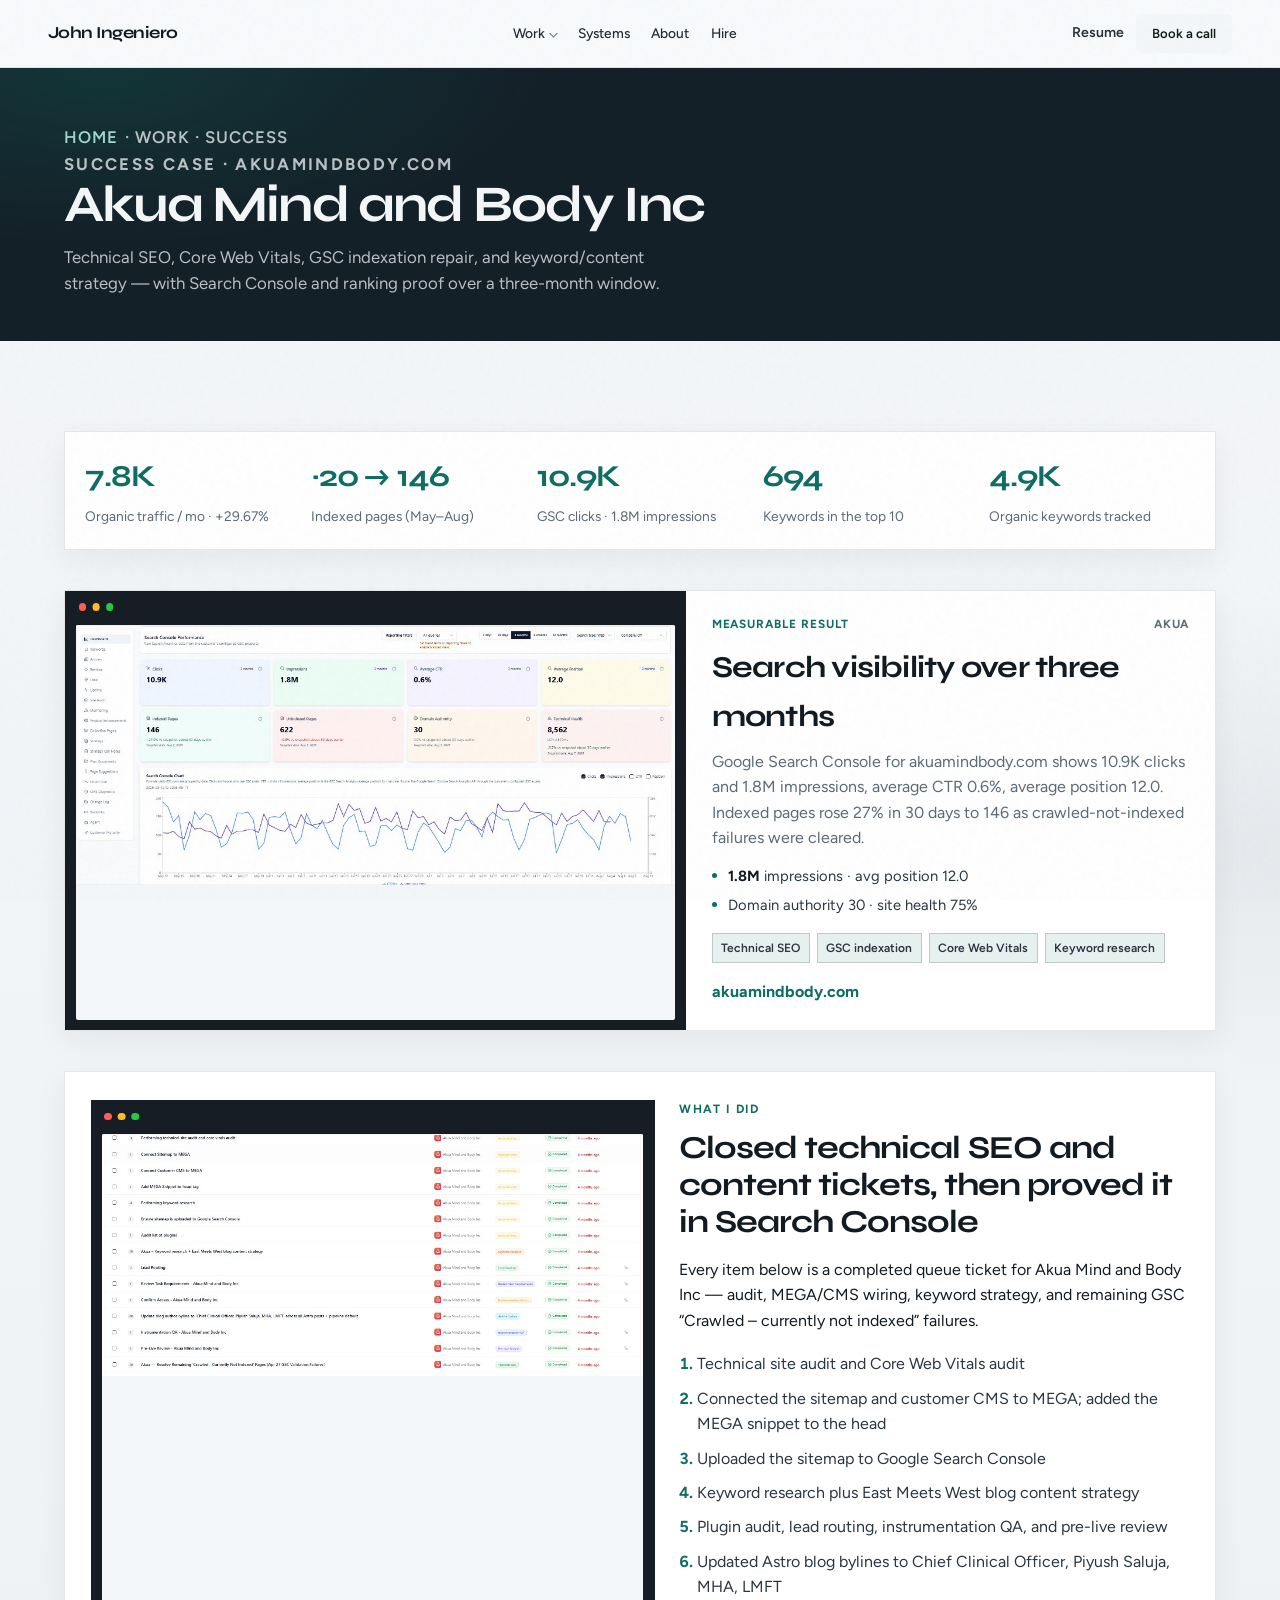
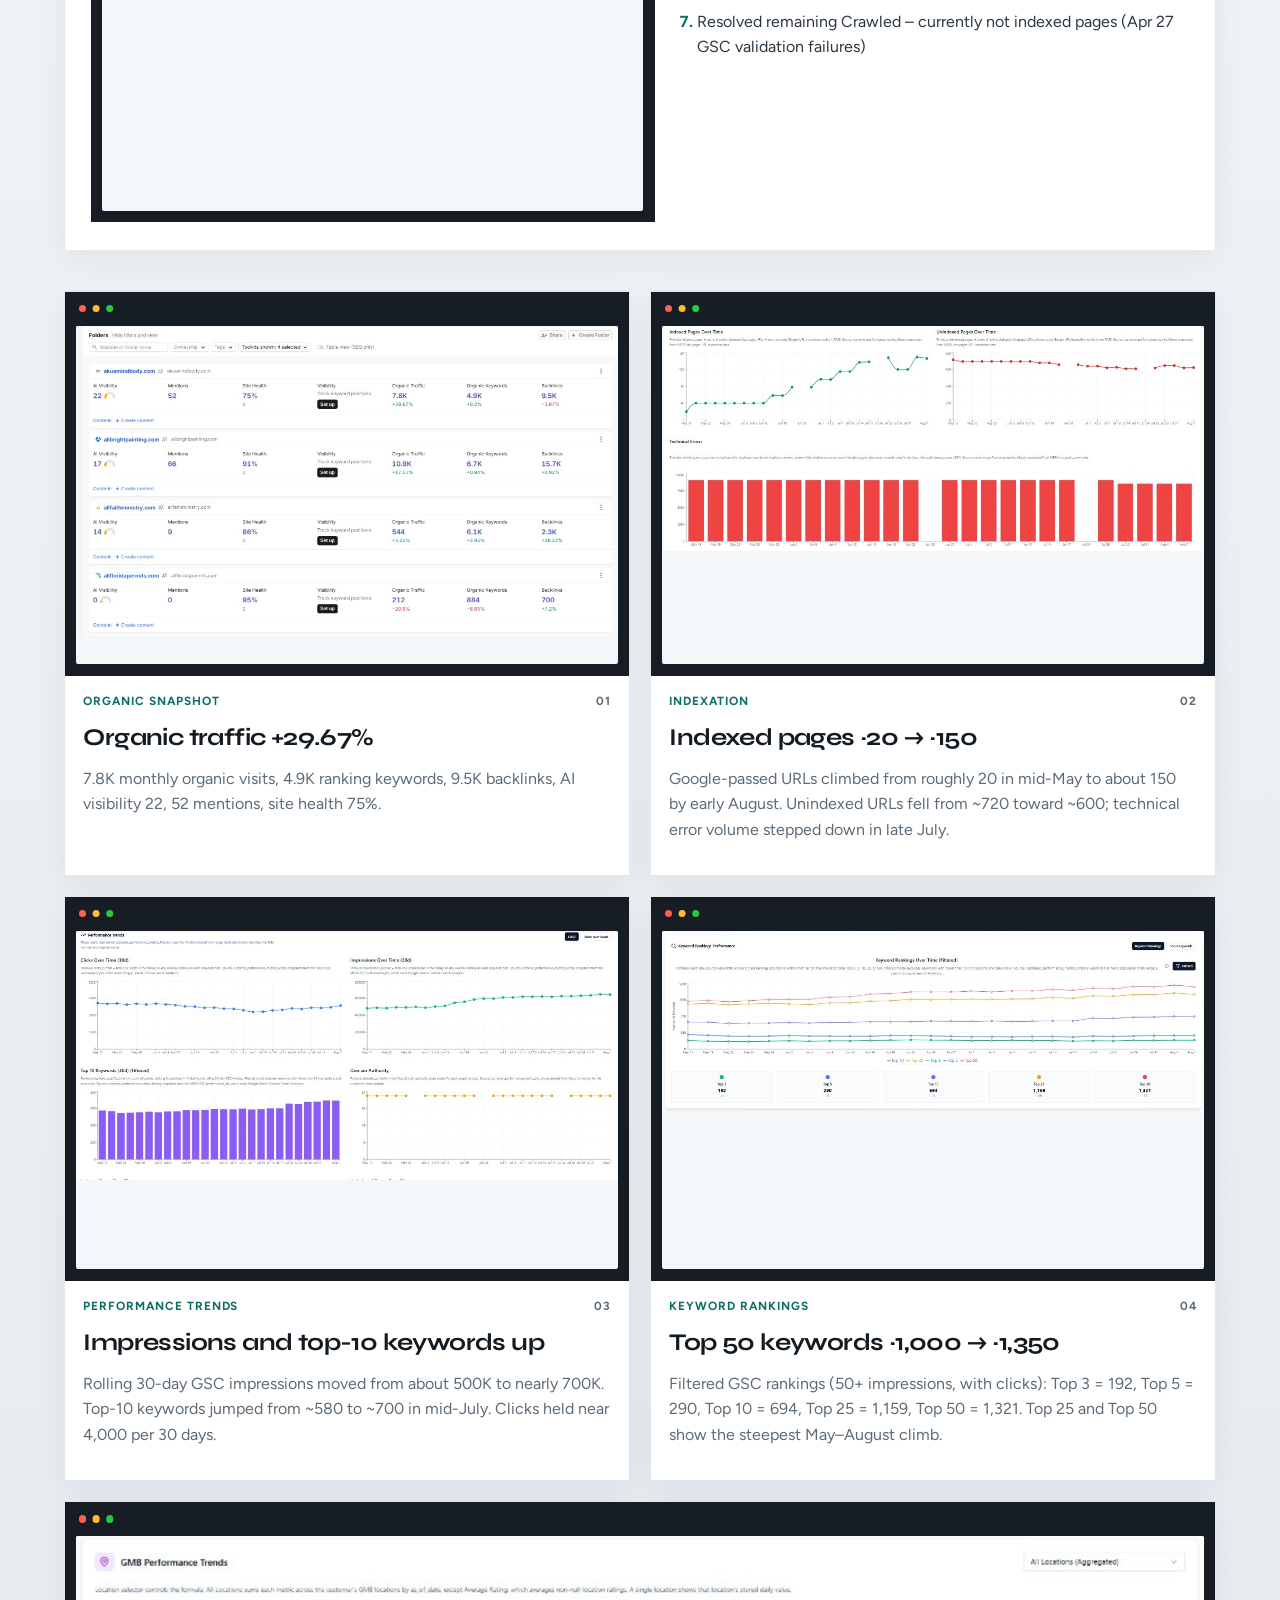
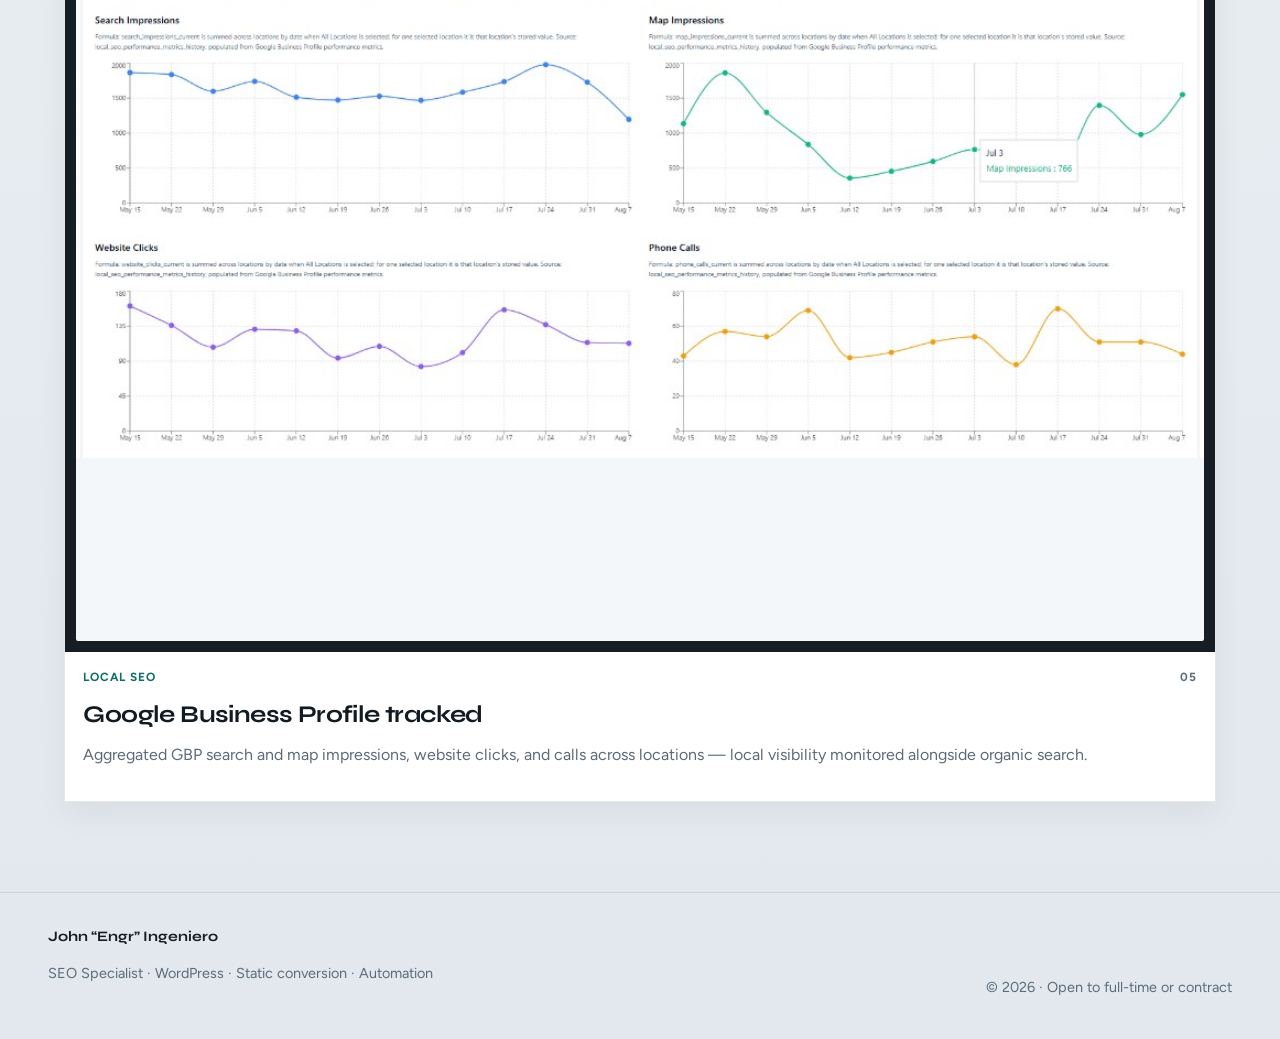
==== akua.html @ 284d2de3 "Add Akua Mind and Body as a measurable SEO success case. Shows completed tickets, GSC indexation gro" ====
<!DOCTYPE html>
<html lang="en">
<head>
  <meta charset="UTF-8" />
  <meta name="viewport" content="width=device-width, initial-scale=1" />
  <title>Akua Mind and Body Inc — SEO success — John Ingeniero</title>
  <meta name="description" content="Technical SEO, indexation repair, keyword research, and GSC cleanup for akuamindbody.com: organic traffic 7.8K/mo (+29.67%), indexed pages ~20 to 146." />
  <link rel="canonical" href="https://jingeniero06-cloud.github.io/jingeniero06-cloud/akua.html" />
  <link rel="preconnect" href="https://fonts.googleapis.com" />
  <link rel="preconnect" href="https://fonts.gstatic.com" crossorigin />
  <link href="https://fonts.googleapis.com/css2?family=Instrument+Serif:ital@0;1&family=Syne:wght@500;600;700;800&family=Figtree:wght@400;500;600;700&display=swap" rel="stylesheet" />
  <base href="./" />
  <link rel="stylesheet" href="styles.css?v=site5" />
</head>
<body class="inner-page">
  <div class="grain" aria-hidden="true"></div>
  <header class="site-header is-solid" data-header>
    <a class="logo" href="index.html">John Ingeniero</a>
    <nav class="nav" id="site-nav" data-nav aria-label="Primary">
      <div class="nav-group" data-subnav>
        <button type="button" class="nav-trigger" data-subnav-btn aria-expanded="false">Work</button>
        <div class="nav-dropdown">
          <a class="is-active" href="akua.html" aria-current="page">Akua Mind &amp; Body<small>7.8K traffic · indexed ~20→146</small></a>
          <a href="mega-inc.html">Mega Inc. fleet<small>598 production domains</small></a>
          <a href="queue.html">Technical queue<small>553 completed tickets</small></a>
          <a href="campaign-ops.html">Campaign ops<small>10DLC, SMS, handoff</small></a>
          <a href="work.html">Selected work<small>Audits, feeds, on-page SEO</small></a>
        </div>
      </div>
      <a href="index.html#systems">Systems</a>
      <a href="index.html#about">About</a>
      <a href="index.html#connect">Hire</a>
      <a class="nav-resume" href="assets/resume.pdf" target="_blank" rel="noopener noreferrer">Resume</a>
    </nav>
    <div class="header-actions">
      <a class="header-resume" href="assets/resume.pdf" target="_blank" rel="noopener noreferrer">Resume</a>
      <a class="btn btn-sm btn-primary" href="https://calendly.com/jingeniero-06/30min" target="_blank" rel="noopener noreferrer">Book a call</a>
      <button class="nav-toggle" type="button" data-nav-toggle aria-expanded="false" aria-controls="site-nav" aria-label="Open menu"><span></span><span></span></button>
    </div>
  </header>
  <header class="page-hero">
    <div class="page-hero-inner">
      <p class="crumb"><a href="index.html">Home</a> · Work · Success</p>
      <p class="eyebrow">Success case · akuamindbody.com</p>
      <h1>Akua Mind and Body Inc</h1>
      <p>Technical SEO, Core Web Vitals, GSC indexation repair, and keyword/content strategy — with Search Console and ranking proof over a three-month window.</p>
    </div>
  </header>
  <main>
    <section class="section work queue-ops">
      <ul class="mega-stats reveal" aria-label="Akua measurable results">
        <li><strong>7.8K</strong><span>Organic traffic / mo · +29.67%</span></li>
        <li><strong>~20 → 146</strong><span>Indexed pages (May–Aug)</span></li>
        <li><strong>10.9K</strong><span>GSC clicks · 1.8M impressions</span></li>
        <li><strong>694</strong><span>Keywords in the top 10</span></li>
        <li><strong>4.9K</strong><span>Organic keywords tracked</span></li>
      </ul>

      <div class="work-stack">
        <article class="work-item featured reveal">
          <div class="work-meta"><span class="work-label">Measurable result</span><span class="work-index">Akua</span></div>
          <figure class="work-media work-media-dash"><img src="assets/images/success/akua-search-console.png" alt="Search Console performance for Akua: 10.9K clicks, 1.8M impressions, 0.6% CTR, average position 12.0" width="1600" height="900" loading="eager" decoding="async" /></figure>
          <div class="work-body">
            <h3>Search visibility over three months</h3>
            <p>Google Search Console for akuamindbody.com shows 10.9K clicks and 1.8M impressions, average CTR 0.6%, average position 12.0. Indexed pages rose 27% in 30 days to 146 as crawled-not-indexed failures were cleared.</p>
            <ul class="metric-list">
              <li><span>1.8M</span> impressions · avg position 12.0</li>
              <li>Domain authority 30 · site health 75%</li>
            </ul>
            <ul class="skill-row"><li>Technical SEO</li><li>GSC indexation</li><li>Core Web Vitals</li><li>Keyword research</li></ul>
            <div class="work-links">
              <a href="https://akuamindbody.com" target="_blank" rel="noopener noreferrer">akuamindbody.com</a>
            </div>
          </div>
        </article>
      </div>

      <div class="success-did reveal">
        <div class="success-did-copy">
          <p class="eyebrow">What I did</p>
          <h2>Closed technical SEO and content tickets, then proved it in Search Console</h2>
          <p>Every item below is a completed queue ticket for Akua Mind and Body Inc — audit, MEGA/CMS wiring, keyword strategy, and remaining GSC “Crawled – currently not indexed” failures.</p>
          <ol class="did-list">
            <li>Technical site audit and Core Web Vitals audit</li>
            <li>Connected the sitemap and customer CMS to MEGA; added the MEGA snippet to the head</li>
            <li>Uploaded the sitemap to Google Search Console</li>
            <li>Keyword research plus East Meets West blog content strategy</li>
            <li>Plugin audit, lead routing, instrumentation QA, and pre-live review</li>
            <li>Updated Astro blog bylines to Chief Clinical Officer, Piyush Saluja, MHA, LMFT</li>
            <li>Resolved remaining Crawled – currently not indexed pages (Apr 27 GSC validation failures)</li>
          </ol>
        </div>
        <figure class="work-media work-media-dash">
          <img src="assets/images/success/akua-completed-tickets.png" alt="Completed technical SEO and content tickets for Akua Mind and Body Inc" width="1400" height="1600" loading="lazy" decoding="async" />
        </figure>
      </div>

      <div class="success-gallery">
        <article class="work-item reveal">
          <div class="work-meta"><span class="work-label">Organic snapshot</span><span class="work-index">01</span></div>
          <figure class="work-media work-media-dash"><img src="assets/images/success/akua-organic-dashboard.png" alt="Akua Mind and Body dashboard: 7.8K organic traffic plus 29.67 percent, 4.9K organic keywords, 75 percent site health" width="1600" height="700" loading="lazy" decoding="async" /></figure>
          <div class="work-body">
            <h3>Organic traffic +29.67%</h3>
            <p>7.8K monthly organic visits, 4.9K ranking keywords, 9.5K backlinks, AI visibility 22, 52 mentions, site health 75%.</p>
          </div>
        </article>
        <article class="work-item reveal">
          <div class="work-meta"><span class="work-label">Indexation</span><span class="work-index">02</span></div>
          <figure class="work-media work-media-dash"><img src="assets/images/success/akua-indexation.png" alt="Indexed pages climbing from about 20 in May to about 150 in August, with unindexed pages and technical errors trending down" width="1600" height="900" loading="lazy" decoding="async" /></figure>
          <div class="work-body">
            <h3>Indexed pages ~20 → ~150</h3>
            <p>Google-passed URLs climbed from roughly 20 in mid-May to about 150 by early August. Unindexed URLs fell from ~720 toward ~600; technical error volume stepped down in late July.</p>
          </div>
        </article>
        <article class="work-item reveal">
          <div class="work-meta"><span class="work-label">Performance trends</span><span class="work-index">03</span></div>
          <figure class="work-media work-media-dash"><img src="assets/images/success/akua-performance-trends.png" alt="Thirty-day impressions rising toward 700K, top 10 keywords rising toward 700, clicks stable near 4,000, domain authority 30" width="1600" height="900" loading="lazy" decoding="async" /></figure>
          <div class="work-body">
            <h3>Impressions and top-10 keywords up</h3>
            <p>Rolling 30-day GSC impressions moved from about 500K to nearly 700K. Top-10 keywords jumped from ~580 to ~700 in mid-July. Clicks held near 4,000 per 30 days.</p>
          </div>
        </article>
        <article class="work-item reveal">
          <div class="work-meta"><span class="work-label">Keyword rankings</span><span class="work-index">04</span></div>
          <figure class="work-media work-media-dash"><img src="assets/images/success/akua-keyword-rankings.png" alt="Filtered keyword rankings: Top 3 192, Top 5 290, Top 10 694, Top 25 1,159, Top 50 1,321" width="1600" height="900" loading="lazy" decoding="async" /></figure>
          <div class="work-body">
            <h3>Top 50 keywords ~1,000 → ~1,350</h3>
            <p>Filtered GSC rankings (50+ impressions, with clicks): Top 3 = 192, Top 5 = 290, Top 10 = 694, Top 25 = 1,159, Top 50 = 1,321. Top 25 and Top 50 show the steepest May–August climb.</p>
          </div>
        </article>
        <article class="work-item reveal">
          <div class="work-meta"><span class="work-label">Local SEO</span><span class="work-index">05</span></div>
          <figure class="work-media work-media-dash"><img src="assets/images/success/akua-gbp-performance.png" alt="Google Business Profile trends: search impressions, map impressions, website clicks, and phone calls across locations" width="1600" height="900" loading="lazy" decoding="async" /></figure>
          <div class="work-body">
            <h3>Google Business Profile tracked</h3>
            <p>Aggregated GBP search and map impressions, website clicks, and calls across locations — local visibility monitored alongside organic search.</p>
          </div>
        </article>
      </div>
    </section>
  </main>
  <footer class="site-footer">
    <div>
      <p class="footer-name">John “Engr” Ingeniero</p>
      <p>SEO Specialist · WordPress · Static conversion · Automation</p>
    </div>
    <p class="footer-note">© <span id="year"></span> · Open to full-time or contract</p>
  </footer>
  <script src="script.js?v=site5"></script>
</body>
</html>
---- styles.css ----
:root {
  --bg: #eef2f5;
  --bg-deep: #e2e8ee;
  --ink: #121a22;
  --ink-soft: #2a3642;
  --muted: #5c6b78;
  --accent: #0f6e63;
  --accent-strong: #14867a;
  --accent-wash: rgba(15, 110, 99, 0.1);
  --line: rgba(18, 26, 34, 0.1);
  --line-strong: rgba(18, 26, 34, 0.18);
  --hero-ink: #f4f7f9;
  --hero-muted: rgba(244, 247, 249, 0.82);
  --surface: #ffffff;
  --card: #ffffff;
  --font-display: "Syne", "Segoe UI", sans-serif;
  --font-serif: "Instrument Serif", Georgia, serif;
  --font-body: "Figtree", "Segoe UI", sans-serif;
  --ease: cubic-bezier(0.22, 1, 0.36, 1);
  --max: 72rem;
  --radius: 0.35rem;
  --shadow: 0 10px 30px rgba(18, 26, 34, 0.06);
}

*,
*::before,
*::after {
  box-sizing: border-box;
}

html {
  scroll-behavior: smooth;
  scroll-padding-top: 4.75rem;
}

body {
  margin: 0;
  min-height: 100vh;
  font-family: var(--font-body);
  font-weight: 400;
  color: var(--ink);
  background:
    radial-gradient(1200px 600px at 10% -10%, rgba(15, 110, 99, 0.08), transparent 55%),
    radial-gradient(900px 500px at 100% 20%, rgba(18, 26, 34, 0.05), transparent 50%),
    linear-gradient(180deg, #f5f7f9 0%, var(--bg) 40%, var(--bg-deep) 100%);
  line-height: 1.6;
  overflow-x: hidden;
}

.grain {
  position: fixed;
  inset: 0;
  pointer-events: none;
  z-index: 80;
  opacity: 0.04;
  mix-blend-mode: multiply;
  background-image: url("data:image/svg+xml,%3Csvg viewBox='0 0 200 200' xmlns='http://www.w3.org/2000/svg'%3E%3Cfilter id='n'%3E%3CfeTurbulence type='fractalNoise' baseFrequency='0.85' numOctaves='3' stitchTiles='stitch'/%3E%3C/filter%3E%3Crect width='100%25' height='100%25' filter='url(%23n)'/%3E%3C/svg%3E");
}

a {
  color: inherit;
  text-decoration: none;
}

img {
  max-width: 100%;
  height: auto;
  display: block;
}

.site-header {
  position: fixed;
  top: 0;
  left: 0;
  right: 0;
  z-index: 50;
  display: flex;
  align-items: center;
  justify-content: space-between;
  gap: 1rem;
  min-height: 4.25rem;
  padding: 0.8rem clamp(1.25rem, 4vw, 3rem);
  transition: background 0.35s var(--ease), border-color 0.35s var(--ease), backdrop-filter 0.35s var(--ease), color 0.35s var(--ease);
  border-bottom: 1px solid transparent;
  color: var(--hero-ink);
}

.site-header.is-solid {
  background: rgba(248, 250, 252, 0.92);
  backdrop-filter: blur(16px);
  border-bottom-color: var(--line);
  color: var(--ink);
}

.site-header.is-open {
  background: rgba(18, 26, 34, 0.94);
  color: var(--hero-ink);
}

.site-header.is-solid.is-open {
  background: rgba(248, 250, 252, 0.98);
  color: var(--ink);
}

.logo {
  font-family: var(--font-display);
  font-size: 1.05rem;
  font-weight: 700;
  letter-spacing: -0.03em;
  z-index: 2;
}

.header-actions {
  display: flex;
  align-items: center;
  gap: 0.75rem;
  z-index: 2;
}

.header-resume {
  display: none;
  font-size: 0.88rem;
  font-weight: 600;
  opacity: 0.9;
}

.header-resume:hover {
  color: var(--accent);
}

.nav-toggle {
  display: inline-flex;
  flex-direction: column;
  justify-content: center;
  gap: 0.28rem;
  width: 2.4rem;
  height: 2.4rem;
  padding: 0;
  border: 1px solid rgba(244, 247, 249, 0.28);
  background: transparent;
  cursor: pointer;
}

.site-header.is-solid .nav-toggle {
  border-color: var(--line-strong);
}

.nav-toggle span {
  display: block;
  width: 1rem;
  height: 1.5px;
  margin: 0 auto;
  background: currentColor;
  transition: transform 0.25s var(--ease);
}

.site-header.is-open .nav-toggle span:first-child {
  transform: translateY(0.19rem) rotate(45deg);
}

.site-header.is-open .nav-toggle span:last-child {
  transform: translateY(-0.19rem) rotate(-45deg);
}

.nav {
  display: none;
}

.nav a {
  position: relative;
  transition: opacity 0.2s ease;
}

.nav a:hover {
  opacity: 1;
}

.site-header:not(.is-solid) .nav a:hover,
.site-header:not(.is-solid) .header-resume:hover {
  color: #c8f0e8;
}

.site-header.is-solid .nav a:hover,
.site-header.is-solid .header-resume:hover {
  color: var(--accent);
}

.nav-resume {
  display: none;
}

.btn {
  display: inline-flex;
  align-items: center;
  justify-content: center;
  gap: 0.4rem;
  padding: 0.82rem 1.25rem;
  border-radius: var(--radius);
  font-family: var(--font-body);
  font-size: 0.92rem;
  font-weight: 600;
  border: 1px solid transparent;
  cursor: pointer;
  transition: background 0.25s ease, border-color 0.25s ease, color 0.25s ease, transform 0.3s var(--ease);
}

.btn:hover {
  transform: translateY(-2px);
}

.btn-sm {
  padding: 0.5rem 0.95rem;
  font-size: 0.82rem;
}

.btn-primary {
  background: var(--accent);
  color: #f7fffd;
}

.btn-primary:hover {
  background: var(--accent-strong);
}

.site-header:not(.is-solid) .btn-primary {
  background: #f4f7f9;
  color: #102018;
}

.site-header:not(.is-solid) .btn-primary:hover {
  background: #fff;
}

.btn-ghost {
  border-color: var(--line-strong);
  color: var(--ink);
  background: transparent;
}

.btn-ghost:hover {
  border-color: var(--accent);
  color: var(--accent);
}

.hero .btn-ghost {
  border-color: rgba(244, 247, 249, 0.35);
  color: var(--hero-ink);
}

.hero .btn-ghost:hover {
  border-color: #fff;
  color: #fff;
}

.hero {
  position: relative;
  min-height: 100vh;
  min-height: 100dvh;
  display: grid;
  align-items: center;
  overflow: hidden;
  color: var(--hero-ink);
}

.hero-media {
  position: absolute;
  inset: 0;
  z-index: 0;
}

.hero-bg {
  width: 100%;
  height: 100%;
  object-fit: cover;
  object-position: center;
  transform: scale(1.08);
  animation: heroZoom 18s var(--ease) forwards;
}

.hero-shade {
  position: absolute;
  inset: 0;
  background:
    linear-gradient(180deg, rgba(10, 16, 22, 0.55) 0%, rgba(10, 16, 22, 0.42) 42%, rgba(10, 16, 22, 0.88) 100%),
    linear-gradient(90deg, rgba(10, 16, 22, 0.72) 0%, rgba(10, 16, 22, 0.18) 62%);
}

.hero-content {
  position: relative;
  z-index: 1;
  width: min(100% - 2.5rem, var(--max));
  margin: 0 auto;
  padding: 7.5rem 0 8.5rem;
}

.hero-kicker {
  display: inline-flex;
  align-items: center;
  gap: 0.55rem;
  margin: 0 0 1rem;
  padding: 0.38rem 0.75rem;
  border: 1px solid rgba(159, 216, 207, 0.38);
  background: rgba(15, 110, 99, 0.22);
  font-size: 0.72rem;
  font-weight: 700;
  letter-spacing: 0.12em;
  text-transform: uppercase;
  color: #c8f0e8;
  opacity: 0;
  animation: rise 0.9s var(--ease) 0.1s forwards;
}

.hero-kicker::before {
  content: "";
  width: 0.45rem;
  height: 0.45rem;
  border-radius: 50%;
  background: #5ee0c5;
}

.hero-role {
  margin: 0 0 0.65rem;
  font-size: 0.92rem;
  font-weight: 600;
  letter-spacing: 0.04em;
  text-transform: uppercase;
  color: #9fd8cf;
  opacity: 0;
  animation: rise 1s var(--ease) 0.16s forwards;
}

.hero-brand {
  margin: 0 0 0.85rem;
  font-family: var(--font-display);
  font-size: clamp(2.4rem, 6.4vw, 4.4rem);
  font-weight: 800;
  line-height: 0.96;
  letter-spacing: -0.04em;
  max-width: 14ch;
  opacity: 0;
  animation: rise 1s var(--ease) 0.22s forwards;
}

.hero-title {
  margin: 0 0 0.9rem;
  max-width: 34rem;
  font-family: var(--font-serif);
  font-size: clamp(1.25rem, 2.4vw, 1.7rem);
  font-weight: 400;
  line-height: 1.35;
  color: var(--hero-muted);
  opacity: 0;
  animation: rise 1s var(--ease) 0.34s forwards;
}

.hero-lede {
  margin: 0 0 1.2rem;
  max-width: 36rem;
  color: rgba(244, 247, 249, 0.74);
  font-size: 1.02rem;
  opacity: 0;
  animation: rise 1s var(--ease) 0.46s forwards;
}

.hero-chips {
  display: flex;
  flex-wrap: wrap;
  gap: 0.5rem;
  margin: 0 0 1.5rem;
  padding: 0;
  list-style: none;
  opacity: 0;
  animation: rise 1s var(--ease) 0.52s forwards;
}

.hero-chips li {
  padding: 0.32rem 0.65rem;
  border: 1px solid rgba(244, 247, 249, 0.22);
  background: rgba(244, 247, 249, 0.08);
  font-size: 0.78rem;
  font-weight: 600;
  letter-spacing: 0.02em;
  color: rgba(244, 247, 249, 0.88);
}

.hero-actions {
  display: flex;
  flex-wrap: wrap;
  gap: 0.75rem;
  opacity: 0;
  animation: rise 1s var(--ease) 0.58s forwards;
}

.hero-scroll {
  position: absolute;
  z-index: 2;
  left: clamp(1.25rem, 4vw, 3rem);
  bottom: 1.5rem;
  display: inline-flex;
  align-items: center;
  gap: 0.65rem;
  font-size: 0.72rem;
  letter-spacing: 0.14em;
  text-transform: uppercase;
  color: rgba(244, 247, 249, 0.7);
  opacity: 0;
  animation: rise 1s var(--ease) 0.9s forwards;
}

.hero-scroll::before {
  content: "";
  width: 1px;
  height: 2.4rem;
  background: linear-gradient(180deg, transparent, rgba(244, 247, 249, 0.8));
  animation: scrollPulse 1.8s ease-in-out infinite;
}

@keyframes heroZoom {
  from { transform: scale(1.08); }
  to { transform: scale(1); }
}

@keyframes rise {
  from {
    opacity: 0;
    transform: translateY(22px);
  }
  to {
    opacity: 1;
    transform: translateY(0);
  }
}

@keyframes scrollPulse {
  0%, 100% { transform: scaleY(0.65); opacity: 0.45; }
  50% { transform: scaleY(1); opacity: 1; }
}

.proof {
  padding: 0 clamp(1.25rem, 4vw, 3rem);
  margin-top: -1.5rem;
  position: relative;
  z-index: 2;
}

.proof-row {
  list-style: none;
  margin: 0 auto;
  padding: 1.15rem 1.25rem;
  max-width: var(--max);
  display: grid;
  grid-template-columns: repeat(2, minmax(0, 1fr));
  gap: 1rem 1.25rem;
  background: var(--card);
  border: 1px solid var(--line);
  box-shadow: var(--shadow);
}

.proof-row li {
  padding-right: 0.5rem;
}

.proof-row li + li {
  border-left: 0;
}

.proof-row strong {
  display: block;
  font-family: var(--font-display);
  font-size: clamp(1.2rem, 2.4vw, 1.55rem);
  font-weight: 700;
  letter-spacing: -0.03em;
  color: var(--accent);
  margin-bottom: 0.2rem;
}

.proof-row span {
  font-size: 0.86rem;
  color: var(--muted);
  line-height: 1.35;
}

.section {
  padding: clamp(4.5rem, 10vh, 7rem) clamp(1.25rem, 4vw, 3rem);
  max-width: calc(var(--max) + 6rem);
  margin: 0 auto;
}

.section-head {
  max-width: 38rem;
  margin-bottom: clamp(2rem, 4vw, 3rem);
}

.section-head-wide {
  max-width: 44rem;
}

.eyebrow {
  margin: 0 0 0.7rem;
  font-size: 0.75rem;
  font-weight: 700;
  letter-spacing: 0.14em;
  text-transform: uppercase;
  color: var(--accent);
}

.section-head h2,
.about-copy h2,
.connect-panel h2 {
  margin: 0 0 0.85rem;
  font-family: var(--font-display);
  font-size: clamp(1.85rem, 4vw, 2.7rem);
  font-weight: 700;
  letter-spacing: -0.035em;
  line-height: 1.08;
  color: var(--ink);
}

.section-head p,
.about-copy > p,
.connect-panel > p {
  margin: 0;
  color: var(--muted);
  font-size: 1.05rem;
}

.systems-layout {
  display: grid;
  gap: 2rem;
}

.systems-visual {
  margin: 0;
  overflow: hidden;
  border-radius: var(--radius);
  border: 1px solid var(--line);
}

.systems-visual img {
  width: 100%;
  aspect-ratio: 16 / 9;
  object-fit: cover;
  transition: transform 1.2s var(--ease);
}

.systems-visual:hover img {
  transform: scale(1.04);
}

.systems-list {
  display: grid;
  gap: 0.75rem;
  align-content: start;
}

.system-item {
  padding: 1.1rem 1.15rem;
  border: 1px solid var(--line);
  background: var(--card);
}

.system-item .num {
  display: block;
  margin-bottom: 0.45rem;
  font-family: var(--font-display);
  font-size: 0.8rem;
  font-weight: 700;
  letter-spacing: 0.08em;
  color: var(--accent);
}

.system-item h3 {
  margin: 0 0 0.45rem;
  font-family: var(--font-display);
  font-size: 1.25rem;
  letter-spacing: -0.02em;
}

.system-item p {
  margin: 0;
  color: var(--muted);
}

.work-stack {
  display: grid;
  gap: 1.5rem;
}

.work-item {
  display: flex;
  flex-direction: column;
  height: 100%;
  background: var(--card);
  border: 1px solid var(--line);
  box-shadow: var(--shadow);
  overflow: hidden;
}

.work-item.featured {
  display: grid;
  gap: 0;
  grid-template-areas:
    "media"
    "meta"
    "body";
}

.work-item.featured .work-media {
  order: 0;
  grid-area: media;
}

.work-item.featured .work-meta {
  grid-area: meta;
}

.work-item.featured .work-body {
  grid-area: body;
}

.work-media {
  order: -1;
  margin: 0;
  overflow: hidden;
  background: #d7dee5;
  border-bottom: 1px solid var(--line);
}

.work-media img {
  width: 100%;
  aspect-ratio: 16 / 10;
  object-fit: cover;
  object-position: center 42%;
  transition: transform 0.9s var(--ease);
}

.work-item:hover .work-media img {
  transform: scale(1.03);
}

.work-media-ui img {
  object-fit: cover;
  object-position: top center;
}

.work-media-doc img {
  object-fit: contain;
  object-position: top center;
  background: #fff;
  aspect-ratio: 4 / 3;
}

.work-media-dash img {
  object-fit: contain;
  object-position: top center;
  background: #f4f7f9;
  aspect-ratio: 16 / 10;
}

.success-did {
  display: grid;
  gap: 1.5rem;
  margin: 2.5rem 0;
  padding: 1.5rem 1.25rem 1.35rem;
  background: var(--card);
  border: 1px solid var(--line);
  box-shadow: var(--shadow);
}

.success-did h2 {
  margin: 0 0 0.7rem;
  font-family: var(--font-display);
  font-size: clamp(1.45rem, 3vw, 2rem);
  letter-spacing: -0.03em;
  line-height: 1.15;
}

.success-did > .work-media {
  border: 1px solid var(--line);
}

.did-list {
  margin: 1.1rem 0 0;
  padding: 0 0 0 1.15rem;
  color: var(--ink-soft);
}

.did-list li {
  margin: 0 0 0.55rem;
}

.did-list li::marker {
  color: var(--accent);
  font-weight: 700;
}

.success-gallery {
  display: grid;
  gap: 1.25rem;
}

.success-gallery .work-item {
  margin: 0;
}

.ops-mix {
  margin-top: 2rem;
  padding: 1.5rem 1.25rem;
  background: var(--card);
  border: 1px solid var(--line);
  box-shadow: var(--shadow);
}

.ops-mix h3 {
  margin: 0 0 0.45rem;
  font-family: var(--font-display);
  font-size: clamp(1.25rem, 2.4vw, 1.55rem);
  letter-spacing: -0.025em;
}

.ops-mix > div:first-child p:last-child {
  margin: 0 0 1.15rem;
  color: var(--muted);
}

.ops-mix-grid {
  display: grid;
  gap: 0.85rem;
}

.ops-mix-card {
  margin: 0;
  overflow: hidden;
  border: 1px solid var(--line);
  background: #fff;
}

.ops-mix-card img {
  width: 100%;
  aspect-ratio: 16 / 11;
  object-fit: cover;
  object-position: top center;
}

.ops-mix-chips {
  margin: 1rem 0 0;
}

.work-meta {
  display: flex;
  justify-content: space-between;
  align-items: center;
  margin: 0;
  padding: 1rem 1.15rem 0;
  font-size: 0.74rem;
  font-weight: 700;
  letter-spacing: 0.08em;
  text-transform: uppercase;
  color: var(--muted);
}

.work-label {
  color: var(--accent);
}

.work-body {
  display: flex;
  flex-direction: column;
  flex: 1;
  padding: 0.55rem 1.15rem 1.2rem;
}

.work-body h3 {
  margin: 0 0 0.5rem;
  font-family: var(--font-display);
  font-size: clamp(1.2rem, 2.2vw, 1.5rem);
  letter-spacing: -0.025em;
  color: var(--ink);
}

.work-item.featured .work-body h3 {
  font-size: clamp(1.45rem, 2.6vw, 1.9rem);
}

.work-body > p {
  margin: 0 0 0.85rem;
  color: var(--muted);
}

.metric-list {
  margin: 0 0 1rem;
  padding: 0;
  list-style: none;
  display: grid;
  gap: 0.35rem;
}

.metric-list li {
  position: relative;
  padding-left: 1rem;
  color: var(--ink-soft);
  font-size: 0.92rem;
}

.metric-list li::before {
  content: "";
  position: absolute;
  left: 0;
  top: 0.55em;
  width: 0.35rem;
  height: 0.35rem;
  border-radius: 50%;
  background: var(--accent);
}

.metric-list span {
  font-weight: 700;
  color: var(--ink);
}

.work-thumbs {
  display: grid;
  grid-template-columns: 1fr 1fr;
  gap: 0.65rem;
  margin-bottom: 1rem;
}

.work-thumbs img {
  width: 100%;
  aspect-ratio: 16 / 10;
  object-fit: cover;
  border: 1px solid var(--line);
}

.skill-row {
  display: flex;
  flex-wrap: wrap;
  gap: 0.4rem;
  margin: auto 0 1rem;
  padding: 0;
  list-style: none;
}

.skill-row li {
  padding: 0.28rem 0.55rem;
  border: 1px solid var(--line-strong);
  background: var(--accent-wash);
  color: var(--ink-soft);
  font-size: 0.75rem;
  font-weight: 600;
}

.work-links {
  display: flex;
  flex-wrap: wrap;
  gap: 1rem;
  margin-top: auto;
}

.work-links a {
  font-weight: 700;
  color: var(--accent);
  border-bottom: 1px solid transparent;
  transition: border-color 0.2s ease;
}

.work-links a:hover {
  border-bottom-color: var(--accent);
}

.work-grid {
  display: grid;
  gap: 1.25rem;
}

.about-layout {
  display: grid;
  gap: 2rem;
  align-items: start;
}

.about-portrait {
  margin: 0;
  overflow: hidden;
  border: 1px solid var(--line);
  background: #d5dce3;
  box-shadow: var(--shadow);
}

.about-portrait img {
  width: 100%;
  max-height: min(70vh, 34rem);
  aspect-ratio: 4 / 5;
  object-fit: cover;
  object-position: 50% 18%;
  transform: scale(1.06);
}

.about-copy {
  display: grid;
  gap: 1rem;
}

.about-copy > p + p {
  margin-top: 0.25rem;
}

.about-side-visual {
  margin: 0.5rem 0 0;
  overflow: hidden;
  border: 1px solid var(--line);
}

.about-side-visual img {
  width: 100%;
  aspect-ratio: 16 / 10;
  object-fit: cover;
  transition: transform 1.1s var(--ease);
}

.about-side-visual:hover img {
  transform: scale(1.04);
}

.about-actions {
  display: flex;
  flex-wrap: wrap;
  gap: 0.75rem;
  margin-top: 0.5rem;
}

.connect-panel {
  max-width: none;
  padding: clamp(2rem, 5vw, 3rem);
  border: 1px solid rgba(244, 247, 249, 0.08);
  background: #142028;
  color: var(--hero-ink);
  box-shadow: var(--shadow);
}

.connect-panel .eyebrow {
  color: #9fd8cf;
}

.connect-panel h2 {
  color: var(--hero-ink);
  max-width: 22ch;
}

.connect-panel > p {
  max-width: 40rem;
  color: rgba(244, 247, 249, 0.74);
}

.connect-points {
  margin: 1.25rem 0 1.75rem;
  padding: 0;
  list-style: none;
  display: grid;
  gap: 0.55rem;
  color: rgba(244, 247, 249, 0.86);
}

.connect-points li {
  padding-left: 1rem;
  position: relative;
}

.connect-points li::before {
  content: "";
  position: absolute;
  left: 0;
  top: 0.55em;
  width: 0.35rem;
  height: 0.35rem;
  background: #5ee0c5;
}

.connect-panel .btn-ghost {
  border-color: rgba(244, 247, 249, 0.28);
  color: var(--hero-ink);
}

.connect-panel .btn-ghost:hover {
  border-color: #fff;
  color: #fff;
}

.site-footer {
  display: flex;
  flex-direction: column;
  gap: 0.75rem;
  padding: 2rem clamp(1.25rem, 4vw, 3rem) 2.5rem;
  border-top: 1px solid var(--line);
  color: var(--muted);
  font-size: 0.9rem;
}

.footer-name {
  margin: 0 0 0.2rem;
  font-family: var(--font-display);
  font-weight: 700;
  color: var(--ink);
}

.footer-note {
  margin: 0;
}

.reveal {
  transform: translateY(16px);
  transition: transform 0.7s var(--ease);
}

.reveal.is-visible {
  transform: translateY(0);
}

@media (prefers-reduced-motion: reduce) {
  .hero-bg,
  .hero-kicker,
  .hero-role,
  .hero-brand,
  .hero-title,
  .hero-lede,
  .hero-chips,
  .hero-actions,
  .hero-scroll,
  .reveal {
    animation: none !important;
    opacity: 1 !important;
    transform: none !important;
    transition: none !important;
  }

  .hero-scroll::before {
    animation: none;
  }
}

@media (max-width: 719px) {
  .site-header.is-open .nav {
    display: flex;
    flex-direction: column;
    position: absolute;
    inset: 0 0 auto 0;
    padding: 4.6rem 1.25rem 1.5rem;
    gap: 1rem;
    background: inherit;
    border-bottom: 1px solid var(--line);
    font-size: 1.05rem;
    font-weight: 600;
  }

  .site-header.is-open .nav-resume {
    display: inline-flex;
    color: var(--accent);
  }
}

@media (min-width: 720px) {
  .nav-toggle {
    display: none;
  }

  .header-resume {
    display: inline-flex;
  }

  .nav {
    display: flex;
    gap: 1.35rem;
    font-size: 0.86rem;
    font-weight: 500;
    opacity: 0.92;
  }

  .proof-row {
    grid-template-columns: repeat(2, minmax(0, 1fr));
    padding: 1.35rem 1.5rem;
  }

  .work-grid {
    grid-template-columns: repeat(2, minmax(0, 1fr));
    gap: 1.25rem;
  }

  .connect-points {
    grid-template-columns: 1fr;
    gap: 0.55rem;
  }

  .connect-points li {
    padding-left: 1rem;
  }

  .connect-points li::before {
    display: block;
  }

  .site-footer {
    flex-direction: row;
    justify-content: space-between;
    align-items: end;
  }
}

@media (min-width: 960px) {
  .systems-layout {
    grid-template-columns: 1.15fr 0.85fr;
    gap: 2.5rem;
    align-items: stretch;
  }

  .work-item.featured {
    grid-template-columns: 1.08fr 0.92fr;
    grid-template-areas:
      "media meta"
      "media body";
    align-items: stretch;
  }

  .work-item.featured .work-media {
    order: 0;
    grid-area: media;
    border-bottom: 0;
    border-right: 1px solid var(--line);
  }

  .work-item.featured .work-media img {
    height: 100%;
    aspect-ratio: auto;
    min-height: 22rem;
  }

  .work-item.featured .work-media-dash img {
    object-fit: contain;
    background: #f4f7f9;
  }

  .work-item.featured .work-meta {
    grid-area: meta;
    padding: 1.5rem 1.6rem 0;
  }

  .work-item.featured .work-body {
    grid-area: body;
    padding: 0.6rem 1.6rem 1.5rem;
    justify-content: center;
  }

  .about-layout {
    grid-template-columns: 0.9fr 1.1fr;
    gap: 3rem;
  }

  .proof-row {
    grid-template-columns: repeat(5, minmax(0, 1fr));
  }

  .proof-row li + li {
    padding-left: 1.1rem;
    border-left: 1px solid var(--line);
  }

  .ops-mix-grid {
    grid-template-columns: 1fr 1fr;
  }
}

/* Mega Inc. fleet case study */
.sr-only {
  position: absolute;
  width: 1px;
  height: 1px;
  padding: 0;
  margin: -1px;
  overflow: hidden;
  clip: rect(0, 0, 0, 0);
  white-space: nowrap;
  border: 0;
}

.mega-stats {
  list-style: none;
  margin: 0 0 2.5rem;
  padding: 1.25rem 1.25rem;
  display: grid;
  grid-template-columns: repeat(2, minmax(0, 1fr));
  gap: 1rem 1.25rem;
  background: var(--card);
  border: 1px solid var(--line);
  box-shadow: var(--shadow);
}

.mega-stats strong {
  display: block;
  font-family: var(--font-display);
  font-size: clamp(1.4rem, 3vw, 1.9rem);
  letter-spacing: -0.03em;
  color: var(--accent);
  margin-bottom: 0.15rem;
}

.mega-stats span {
  font-size: 0.86rem;
  color: var(--muted);
}

.mega-featured {
  display: grid;
  gap: 1.5rem;
  margin-bottom: 2.75rem;
}

.mega-featured-copy h3 {
  margin: 0 0 0.6rem;
  font-family: var(--font-display);
  font-size: clamp(1.35rem, 2.6vw, 1.7rem);
  letter-spacing: -0.025em;
}

.mega-featured-copy p:last-child {
  margin: 0;
  color: var(--muted);
}

.mega-featured-list {
  list-style: none;
  margin: 0;
  padding: 0;
  display: grid;
  gap: 0.65rem;
}

.mega-featured-list li {
  display: grid;
  gap: 0.15rem;
  padding: 0.8rem 0.9rem;
  background: var(--card);
  border: 1px solid var(--line);
}

.mega-featured-list a {
  font-weight: 600;
  color: var(--ink);
  word-break: break-word;
}

.mega-featured-list a:hover {
  color: var(--accent);
}

.mega-featured-list span {
  font-size: 0.82rem;
  color: var(--muted);
}

.mega-directory {
  padding-top: 0.5rem;
}

.mega-directory-head {
  display: grid;
  gap: 1.25rem;
  margin-bottom: 1.25rem;
}

.mega-directory-head h3 {
  margin: 0 0 0.4rem;
  font-family: var(--font-display);
  font-size: clamp(1.3rem, 2.5vw, 1.65rem);
  letter-spacing: -0.025em;
}

.mega-directory-count {
  margin: 0;
  color: var(--muted);
  font-size: 0.95rem;
}

.mega-filters {
  display: grid;
  gap: 0.65rem;
}

.mega-filters input,
.mega-filters select {
  width: 100%;
  padding: 0.72rem 0.85rem;
  border: 1px solid var(--line-strong);
  border-radius: var(--radius);
  background: rgba(255, 255, 255, 0.85);
  color: var(--ink);
  font-family: var(--font-body);
  font-size: 0.92rem;
}

.mega-filters input:focus,
.mega-filters select:focus {
  outline: 2px solid rgba(15, 110, 99, 0.35);
  outline-offset: 1px;
}

.mega-table-wrap {
  overflow: auto;
  max-height: min(34rem, 70vh);
  border: 1px solid var(--line);
  background: var(--card);
  box-shadow: var(--shadow);
}

.mega-table {
  width: 100%;
  border-collapse: collapse;
  font-size: 0.88rem;
}

.mega-table th,
.mega-table td {
  padding: 0.7rem 0.85rem;
  text-align: left;
  border-bottom: 1px solid var(--line);
  vertical-align: top;
}

.mega-table th {
  position: sticky;
  top: 0;
  background: #e8eef2;
  font-size: 0.72rem;
  letter-spacing: 0.08em;
  text-transform: uppercase;
  color: var(--muted);
  z-index: 1;
}

.mega-table a {
  font-weight: 600;
  color: var(--accent);
}

.mega-table a:hover {
  text-decoration: underline;
}

.mega-table .domain {
  word-break: break-all;
  color: var(--ink-soft);
}

.mega-badge {
  display: inline-block;
  padding: 0.15rem 0.45rem;
  border: 1px solid var(--line-strong);
  font-size: 0.75rem;
  font-weight: 600;
  color: var(--ink-soft);
  white-space: nowrap;
}

.mega-badge.is-static {
  border-color: rgba(15, 110, 99, 0.35);
  color: var(--accent);
  background: var(--accent-wash);
}

@media (min-width: 720px) {
  .mega-stats {
    grid-template-columns: repeat(5, minmax(0, 1fr));
  }

  .mega-featured-list {
    grid-template-columns: repeat(2, minmax(0, 1fr));
    gap: 0.65rem;
  }

  .mega-filters {
    grid-template-columns: 1.4fr 0.8fr 0.8fr;
    align-items: end;
  }
}

@media (min-width: 960px) {
  .mega-featured {
    grid-template-columns: 0.85fr 1.15fr;
    gap: 2.5rem;
    align-items: start;
  }

  .mega-directory-head {
    grid-template-columns: 1fr auto;
    align-items: end;
  }
}

/* Dropdown nav */
.nav-group {
  position: relative;
}

.nav-trigger {
  display: inline-flex;
  align-items: center;
  gap: 0.35rem;
  padding: 0;
  border: 0;
  background: none;
  color: inherit;
  font: inherit;
  font-weight: inherit;
  cursor: pointer;
}

.nav-trigger::after {
  content: "";
  width: 0.35rem;
  height: 0.35rem;
  border-right: 1.5px solid currentColor;
  border-bottom: 1.5px solid currentColor;
  transform: rotate(45deg) translateY(-1px);
  opacity: 0.7;
}

.nav-dropdown {
  display: none;
}

.nav-dropdown a {
  display: block;
  padding: 0.7rem 0.85rem;
  color: var(--ink);
  font-weight: 600;
  border-radius: 0.2rem;
}

.nav-dropdown a:hover,
.nav-dropdown a.is-active {
  background: var(--accent-wash);
  color: var(--accent);
}

.nav-dropdown small {
  display: block;
  margin-top: 0.15rem;
  font-size: 0.75rem;
  font-weight: 500;
  color: var(--muted);
}

.inner-page {
  padding-top: 4.25rem;
}

.inner-page .site-header {
  background: rgba(248, 250, 252, 0.94);
  backdrop-filter: blur(16px);
  border-bottom-color: var(--line);
  color: var(--ink);
}

.page-hero {
  padding: 3.5rem clamp(1.25rem, 4vw, 3rem) 2.75rem;
  background:
    radial-gradient(800px 320px at 8% 0%, rgba(15, 110, 99, 0.28), transparent 55%),
    #142028;
  color: var(--hero-ink);
}

.page-hero-inner {
  width: min(100%, var(--max));
  margin: 0 auto;
}

.crumb {
  display: flex;
  flex-wrap: wrap;
  gap: 0.45rem;
  margin: 0 0 1rem;
  font-size: 0.8rem;
  font-weight: 600;
  letter-spacing: 0.06em;
  text-transform: uppercase;
  color: rgba(244, 247, 249, 0.62);
}

.crumb a {
  color: #9fd8cf;
}

.page-hero h1 {
  margin: 0 0 0.75rem;
  font-family: var(--font-display);
  font-size: clamp(2rem, 4.5vw, 3.2rem);
  letter-spacing: -0.035em;
  line-height: 1.05;
}

.page-hero p {
  margin: 0;
  max-width: 40rem;
  color: rgba(244, 247, 249, 0.74);
  font-size: 1.05rem;
}

/* Browser chrome around screenshots */
.work-media,
.ops-mix-card,
.shot {
  position: relative;
  background: #161d24;
  padding: 2.05rem 0.65rem 0.65rem;
  border: 1px solid rgba(18, 26, 34, 0.35);
}

.work-media::before,
.ops-mix-card::before,
.shot::before {
  content: "";
  position: absolute;
  top: 0.72rem;
  left: 0.8rem;
  width: 0.48rem;
  height: 0.48rem;
  border-radius: 50%;
  background: #ff5f57;
  box-shadow: 0.85rem 0 0 #febc2e, 1.7rem 0 0 #28c840;
}

.work-media img,
.ops-mix-card img,
.shot img {
  border-radius: 0.12rem;
  cursor: zoom-in;
}

.work-item {
  transition: transform 0.45s var(--ease), box-shadow 0.45s var(--ease), border-color 0.45s var(--ease);
}

.work-item:hover {
  transform: translateY(-6px);
  box-shadow: 0 22px 44px rgba(18, 26, 34, 0.12);
  border-color: rgba(15, 110, 99, 0.28);
}

.work-thumbs img {
  cursor: zoom-in;
  transition: transform 0.45s var(--ease);
}

.work-thumbs img:hover {
  transform: scale(1.03);
}

.case-grid {
  display: grid;
  gap: 1.25rem;
}

.case-card {
  display: grid;
  background: var(--card);
  border: 1px solid var(--line);
  box-shadow: var(--shadow);
  overflow: hidden;
  transition: transform 0.45s var(--ease), box-shadow 0.45s var(--ease);
}

.case-card:hover {
  transform: translateY(-8px);
  box-shadow: 0 24px 48px rgba(18, 26, 34, 0.12);
}

.case-card .shot {
  margin: 0;
}

.case-card .shot img {
  width: 100%;
  aspect-ratio: 16 / 10;
  object-fit: cover;
  object-position: top center;
  cursor: default;
  transition: transform 0.9s var(--ease);
}

.case-card:hover .shot img {
  transform: scale(1.05);
}

.case-copy {
  padding: 1.15rem 1.2rem 1.3rem;
}

.case-copy h3 {
  margin: 0 0 0.45rem;
  font-family: var(--font-display);
  font-size: 1.4rem;
  letter-spacing: -0.025em;
}

.case-copy p {
  margin: 0 0 1rem;
  color: var(--muted);
}

.case-go {
  font-weight: 700;
  color: var(--accent);
}

.lightbox {
  position: fixed;
  inset: 0;
  z-index: 90;
  display: grid;
  place-items: center;
  padding: 2rem;
  background: rgba(10, 16, 22, 0.82);
  opacity: 0;
  visibility: hidden;
  transition: opacity 0.3s var(--ease), visibility 0.3s var(--ease);
}

.lightbox.is-open {
  opacity: 1;
  visibility: visible;
}

.lightbox img {
  max-width: min(92vw, 72rem);
  max-height: 86vh;
  object-fit: contain;
  background: #fff;
  border: 8px solid #11181f;
  animation: popIn 0.4s var(--ease);
}

.lightbox-close {
  position: absolute;
  top: 1rem;
  right: 1rem;
  border: 1px solid rgba(244, 247, 249, 0.3);
  background: transparent;
  color: #fff;
  padding: 0.45rem 0.8rem;
  cursor: pointer;
  font-weight: 600;
}

@keyframes popIn {
  from { transform: scale(0.96) translateY(12px); opacity: 0; }
  to { transform: scale(1) translateY(0); opacity: 1; }
}

.reveal {
  opacity: 0.08;
  transform: translateY(22px);
  transition: opacity 0.7s var(--ease), transform 0.7s var(--ease);
}

.reveal.is-visible {
  opacity: 1;
  transform: translateY(0);
}

@media (max-width: 719px) {
  .nav-group.is-open .nav-dropdown {
    display: grid;
    margin: 0.35rem 0 0.5rem 0.4rem;
    padding: 0;
    border: 0;
    background: transparent;
  }

  .nav-dropdown a {
    color: inherit;
    padding: 0.45rem 0;
  }
}

@media (min-width: 720px) {
  .nav-dropdown {
    position: absolute;
    top: calc(100% + 0.85rem);
    left: 50%;
    min-width: 17.5rem;
    padding: 0.45rem;
    background: #fff;
    border: 1px solid var(--line);
    box-shadow: 0 18px 40px rgba(18, 26, 34, 0.12);
    transform: translateX(-50%) translateY(10px);
    opacity: 0;
    visibility: hidden;
    display: grid;
    transition: opacity 0.25s var(--ease), transform 0.25s var(--ease), visibility 0.25s;
    z-index: 60;
  }

  .nav-group:hover .nav-dropdown,
  .nav-group:focus-within .nav-dropdown,
  .nav-group.is-open .nav-dropdown {
    opacity: 1;
    visibility: visible;
    transform: translateX(-50%) translateY(0);
  }

  .case-grid {
    grid-template-columns: repeat(2, minmax(0, 1fr));
  }

  .success-did {
    grid-template-columns: minmax(0, 1.05fr) minmax(0, 0.95fr);
    align-items: start;
    padding: 1.75rem 1.6rem;
  }

  .success-did > .work-media img {
    aspect-ratio: 4 / 5;
  }

  .success-gallery {
    grid-template-columns: repeat(2, minmax(0, 1fr));
  }

  .success-gallery .work-item:last-child:nth-child(odd) {
    grid-column: 1 / -1;
  }
}
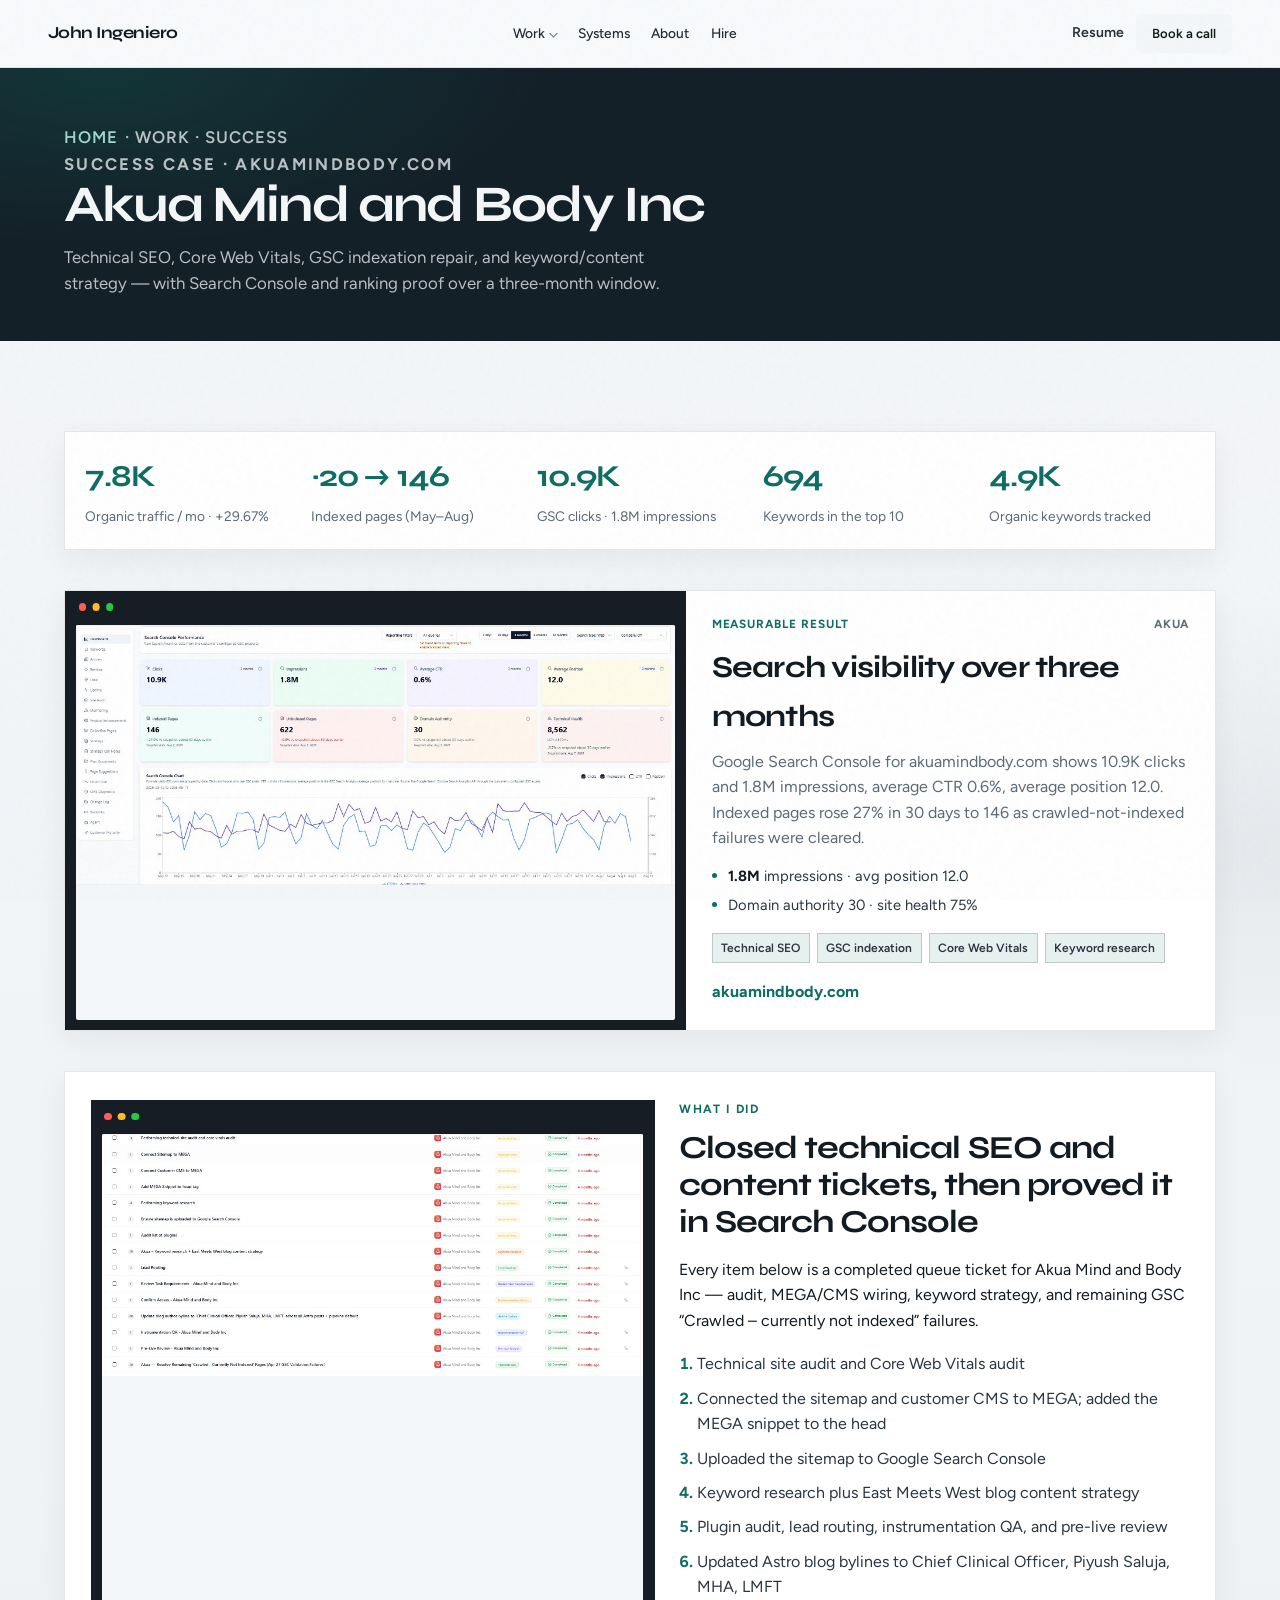
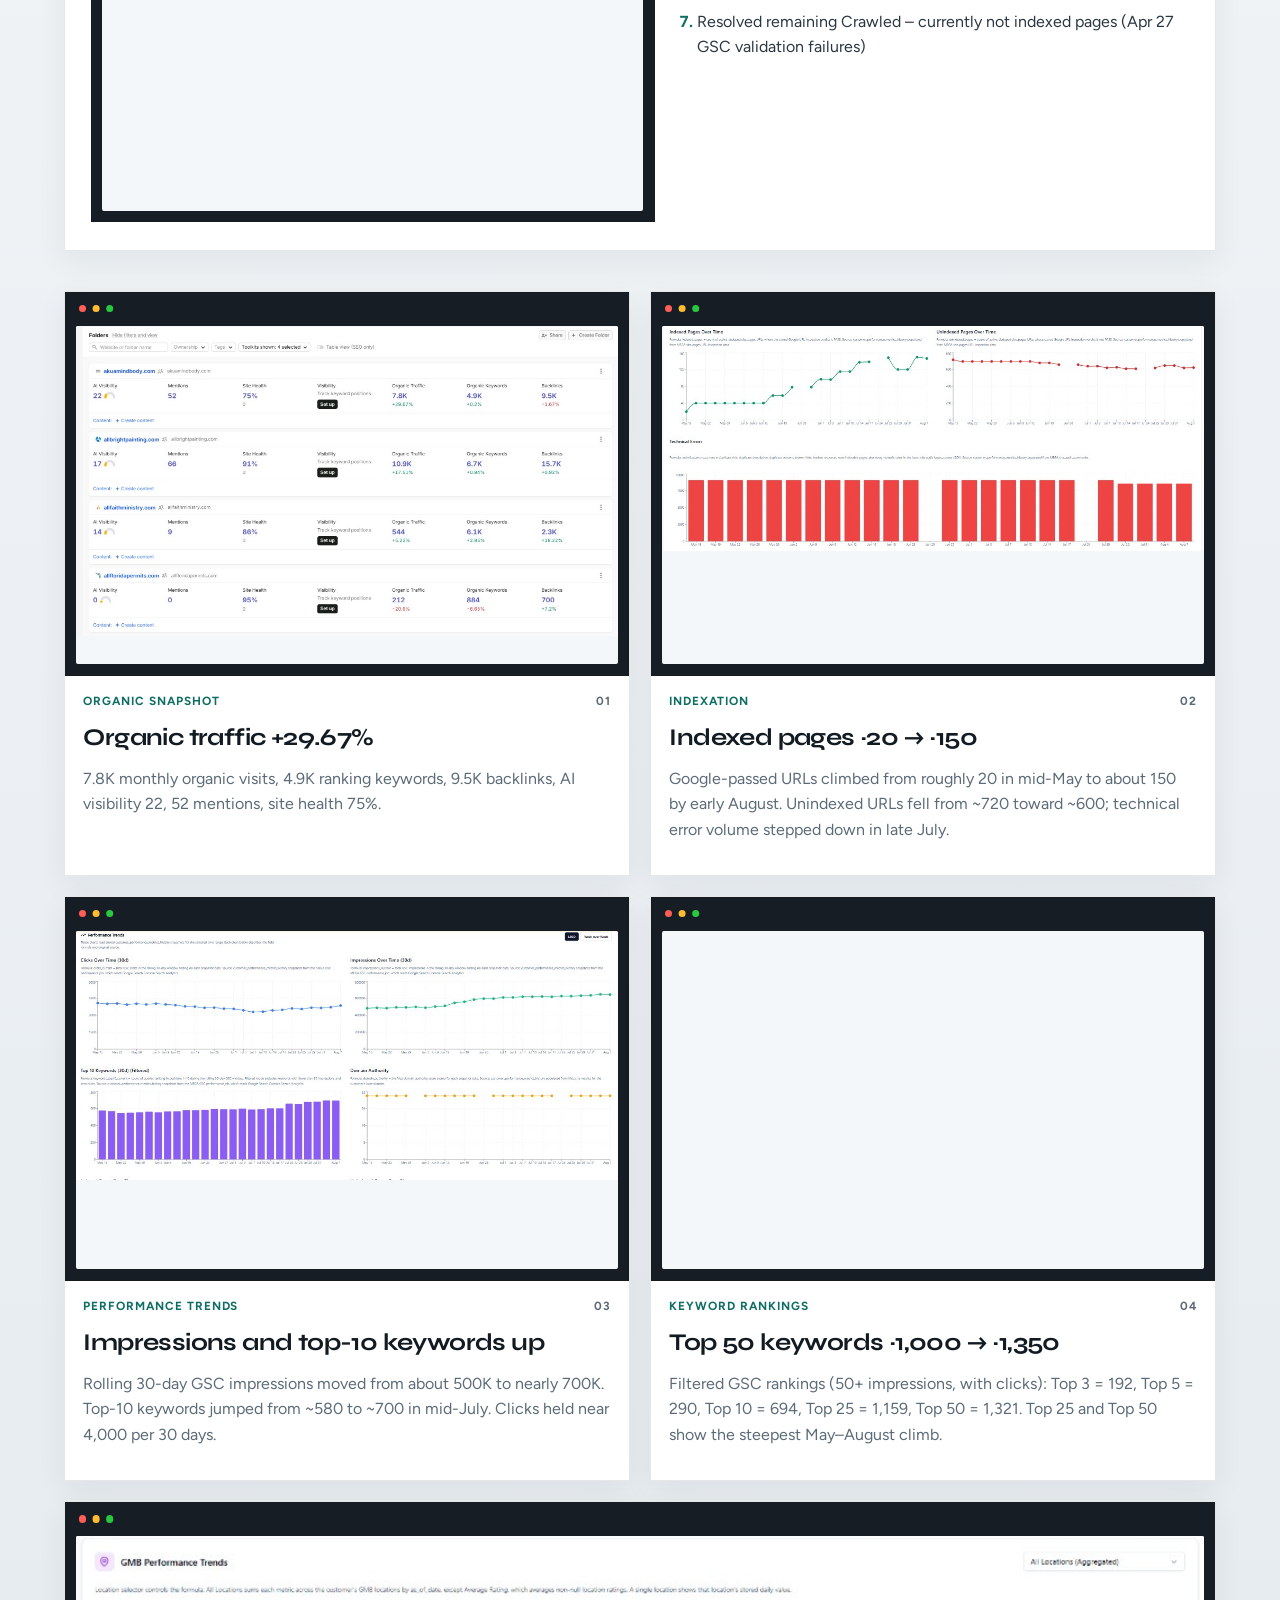
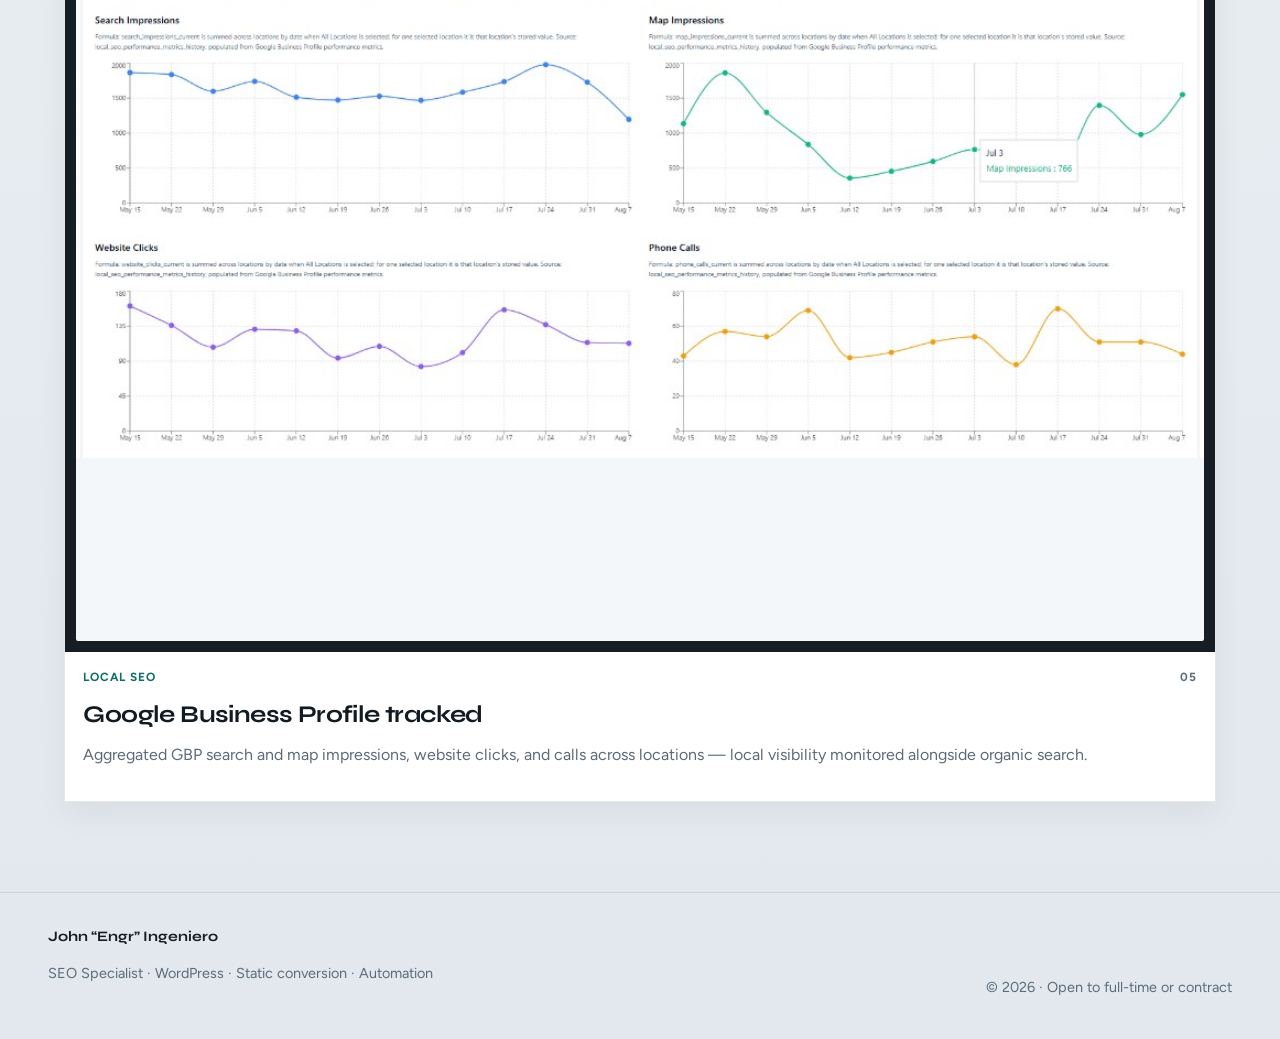
==== commit 3be55880: "Nest conversion LPs under Work > Landing pages." ====
--- a/akua.html
+++ b/akua.html
@@ -10,7 +10,7 @@
   <link rel="preconnect" href="https://fonts.gstatic.com" crossorigin />
   <link href="https://fonts.googleapis.com/css2?family=Instrument+Serif:ital@0;1&family=Syne:wght@500;600;700;800&family=Figtree:wght@400;500;600;700&display=swap" rel="stylesheet" />
   <base href="./" />
-  <link rel="stylesheet" href="styles.css?v=site5" />
+  <link rel="stylesheet" href="styles.css?v=site6" />
 </head>
 <body class="inner-page">
   <div class="grain" aria-hidden="true"></div>
@@ -21,6 +21,16 @@
         <button type="button" class="nav-trigger" data-subnav-btn aria-expanded="false">Work</button>
         <div class="nav-dropdown">
           <a class="is-active" href="akua.html" aria-current="page">Akua Mind &amp; Body<small>7.8K traffic · indexed ~20→146</small></a>
+          <div class="nav-nested" data-nested-nav>
+            <button type="button" class="nav-nested-trigger" data-nested-btn aria-expanded="false">Landing pages<small>4 conversion LPs</small></button>
+            <div class="nav-flyout">
+              <a href="landing-pages.html">All landing pages<small>Work → Landing pages</small></a>
+              <a href="austin-book.html">Austin Foundation Repair<small>book.austinfoundationrepairexperts.com</small></a>
+              <a href="wish-granted.html">Wish Granted Plumbing<small>call.wishgrantedservices.com</small></a>
+              <a href="rapid-fence.html">Rapid Fence<small>book.rapidfence.net</small></a>
+              <a href="fairway-advisors.html">Fairway Advisors<small>info.fairwayadvisors.com</small></a>
+            </div>
+          </div>
           <a href="mega-inc.html">Mega Inc. fleet<small>598 production domains</small></a>
           <a href="queue.html">Technical queue<small>553 completed tickets</small></a>
           <a href="campaign-ops.html">Campaign ops<small>10DLC, SMS, handoff</small></a>
@@ -146,6 +156,6 @@
     </div>
     <p class="footer-note">© <span id="year"></span> · Open to full-time or contract</p>
   </footer>
-  <script src="script.js?v=site5"></script>
+  <script src="script.js?v=site6"></script>
 </body>
 </html>
--- a/styles.css
+++ b/styles.css
@@ -1365,6 +1365,87 @@
   background: var(--accent-wash);
 }
 
+.mega-export {
+  margin-top: 0.7rem;
+  display: inline-flex;
+  align-items: center;
+  gap: 0.4rem;
+  padding: 0.5rem 0.85rem;
+  border: 1px solid var(--line-strong);
+  border-radius: var(--radius);
+  background: rgba(255, 255, 255, 0.85);
+  color: var(--ink);
+  font-family: var(--font-body);
+  font-size: 0.85rem;
+  font-weight: 600;
+  cursor: pointer;
+  transition: background 0.15s ease, border-color 0.15s ease, color 0.15s ease;
+}
+
+.mega-export::before {
+  content: "↓";
+  font-weight: 700;
+}
+
+.mega-export:hover {
+  border-color: rgba(15, 110, 99, 0.4);
+  color: var(--accent);
+  background: var(--accent-wash);
+}
+
+.mega-export:disabled {
+  opacity: 0.5;
+  cursor: not-allowed;
+}
+
+.mega-table th.is-sortable {
+  padding: 0;
+}
+
+.mega-sort {
+  display: flex;
+  align-items: center;
+  gap: 0.35rem;
+  width: 100%;
+  padding: 0.7rem 0.85rem;
+  border: 0;
+  background: none;
+  cursor: pointer;
+  font-family: inherit;
+  font-size: 0.72rem;
+  font-weight: 600;
+  letter-spacing: 0.08em;
+  text-transform: uppercase;
+  color: var(--muted);
+  text-align: left;
+  transition: color 0.15s ease;
+}
+
+.mega-sort:hover {
+  color: var(--accent);
+}
+
+.mega-sort::after {
+  content: "↕";
+  font-size: 0.9em;
+  opacity: 0.35;
+}
+
+.mega-table th[aria-sort="ascending"] .mega-sort,
+.mega-table th[aria-sort="descending"] .mega-sort {
+  color: var(--accent);
+}
+
+.mega-table th[aria-sort="ascending"] .mega-sort::after {
+  content: "↑";
+  opacity: 1;
+}
+
+.mega-table th[aria-sort="descending"] .mega-sort::after {
+  content: "↓";
+  opacity: 1;
+}
+
 @media (min-width: 720px) {
   .mega-stats {
     grid-template-columns: repeat(5, minmax(0, 1fr));
@@ -1446,6 +1527,49 @@
   font-size: 0.75rem;
   font-weight: 500;
   color: var(--muted);
+}
+
+.nav-nested {
+  position: relative;
+}
+
+.nav-nested-trigger {
+  position: relative;
+  display: block;
+  width: 100%;
+  padding: 0.7rem 1.6rem 0.7rem 0.85rem;
+  border: 0;
+  border-radius: 0.2rem;
+  background: none;
+  color: var(--ink);
+  font: inherit;
+  font-weight: 600;
+  text-align: left;
+  cursor: pointer;
+}
+
+.nav-nested-trigger::after {
+  content: "";
+  position: absolute;
+  right: 0.85rem;
+  top: 1.05rem;
+  width: 0.35rem;
+  height: 0.35rem;
+  border-right: 1.5px solid currentColor;
+  border-bottom: 1.5px solid currentColor;
+  transform: rotate(-45deg);
+  opacity: 0.7;
+}
+
+.nav-nested-trigger:hover,
+.nav-nested-trigger.is-active,
+.nav-nested.is-open .nav-nested-trigger {
+  background: var(--accent-wash);
+  color: var(--accent);
+}
+
+.nav-flyout {
+  display: none;
 }
 
 .inner-page {
@@ -1674,9 +1798,25 @@
     background: transparent;
   }
 
-  .nav-dropdown a {
+  .nav-dropdown a,
+  .nav-nested-trigger {
     color: inherit;
-    padding: 0.45rem 0;
+    padding: 0.45rem 1.2rem 0.45rem 0;
+  }
+
+  .nav-nested-trigger::after {
+    top: 0.7rem;
+    right: 0.15rem;
+    transform: rotate(45deg);
+  }
+
+  .nav-nested.is-open .nav-nested-trigger::after {
+    transform: rotate(-135deg);
+  }
+
+  .nav-nested.is-open .nav-flyout {
+    display: grid;
+    margin: 0.15rem 0 0.35rem 0.7rem;
   }
 }
 
@@ -1706,6 +1846,29 @@
     transform: translateX(-50%) translateY(0);
   }
 
+  .nav-flyout {
+    position: absolute;
+    top: -0.45rem;
+    left: calc(100% + 0.4rem);
+    min-width: 18.5rem;
+    padding: 0.45rem;
+    background: #fff;
+    border: 1px solid var(--line);
+    box-shadow: 0 18px 40px rgba(18, 26, 34, 0.12);
+    opacity: 0;
+    visibility: hidden;
+    display: grid;
+    transition: opacity 0.25s var(--ease), visibility 0.25s;
+    z-index: 61;
+  }
+
+  .nav-nested:hover .nav-flyout,
+  .nav-nested:focus-within .nav-flyout,
+  .nav-nested.is-open .nav-flyout {
+    opacity: 1;
+    visibility: visible;
+  }
+
   .case-grid {
     grid-template-columns: repeat(2, minmax(0, 1fr));
   }
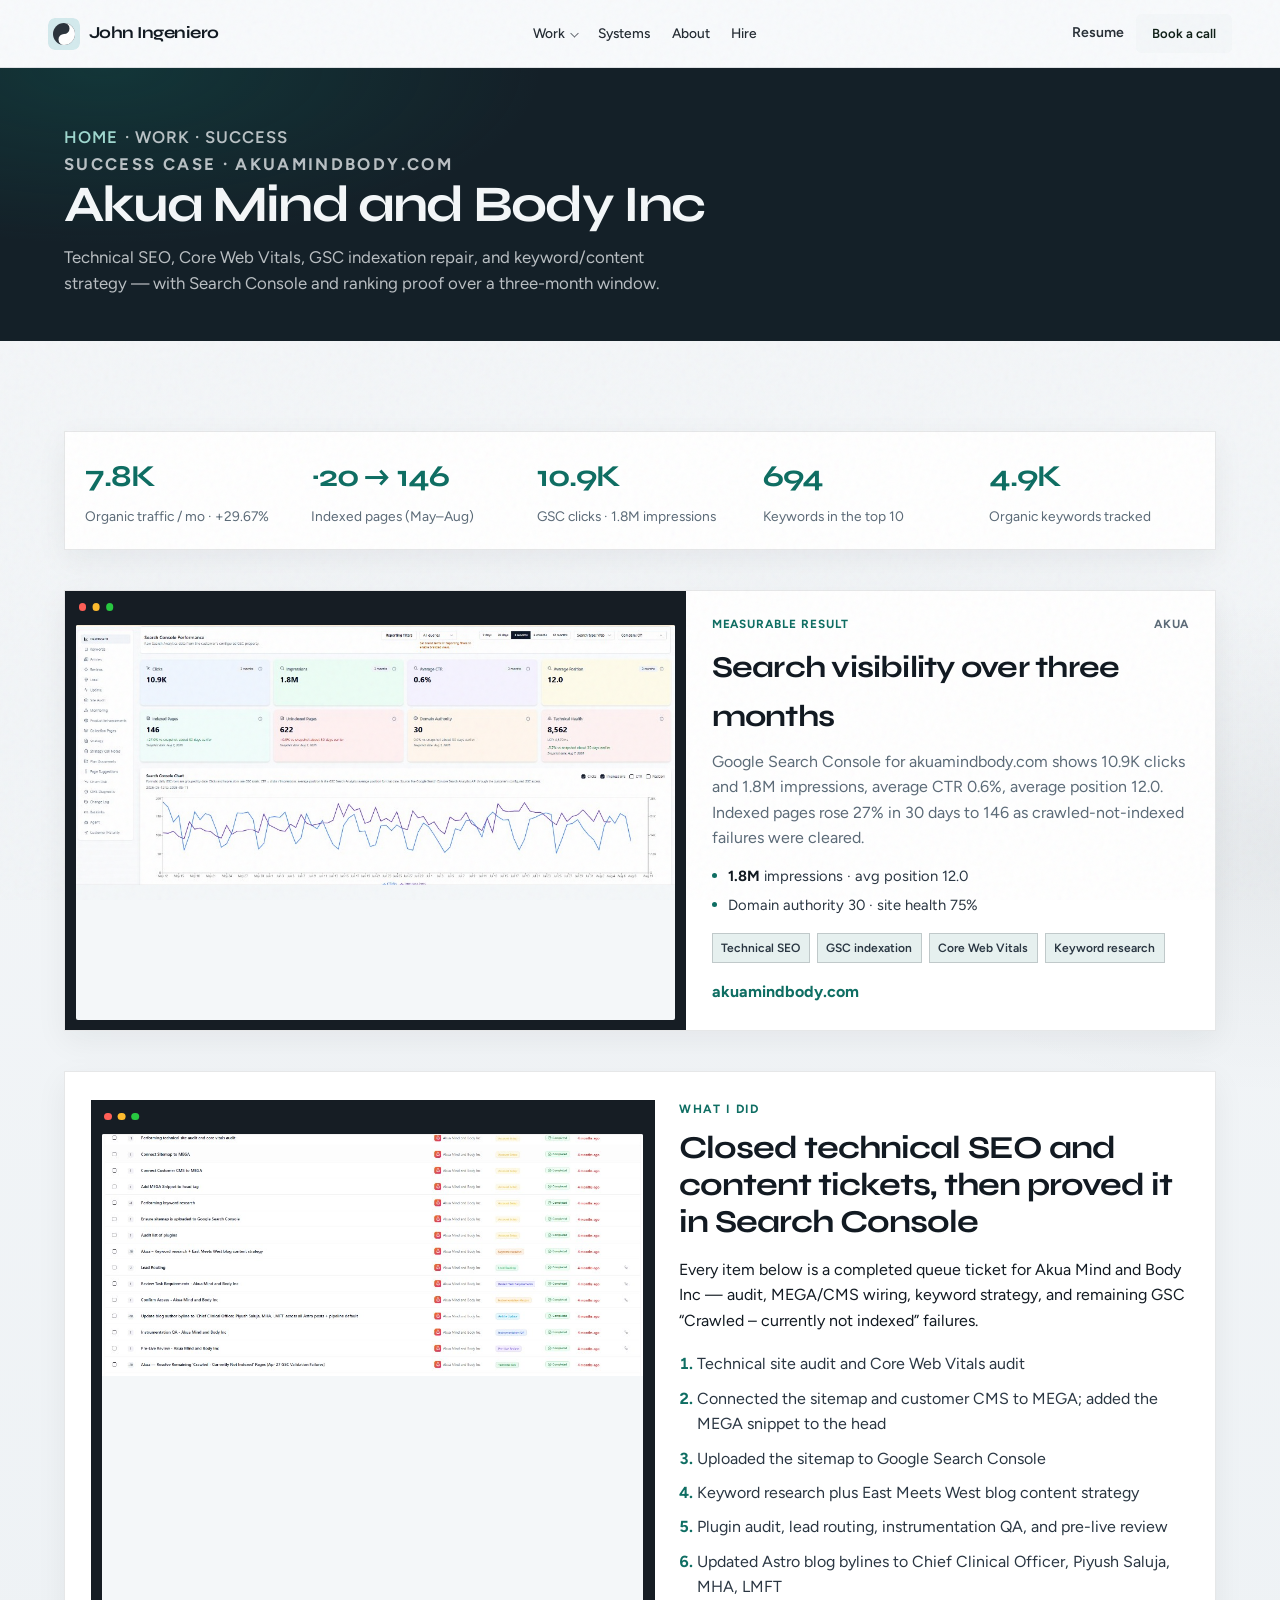
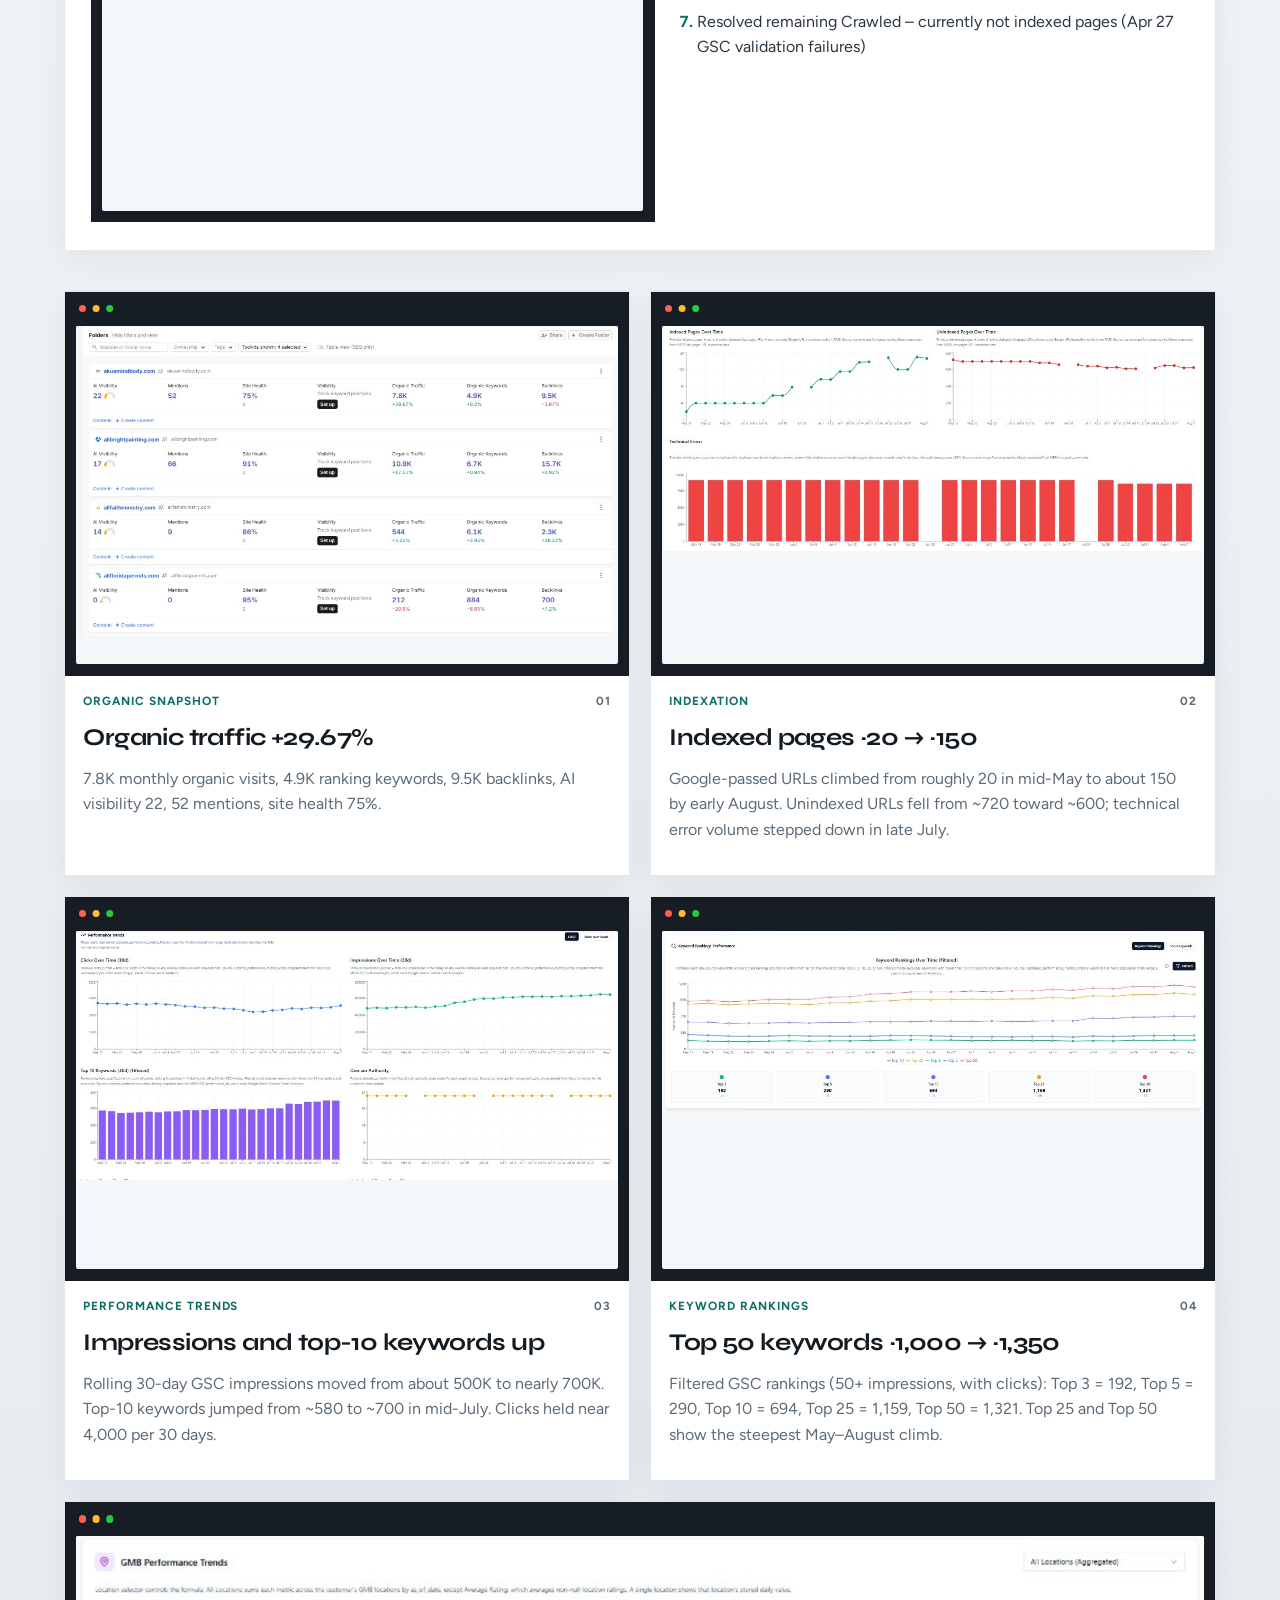
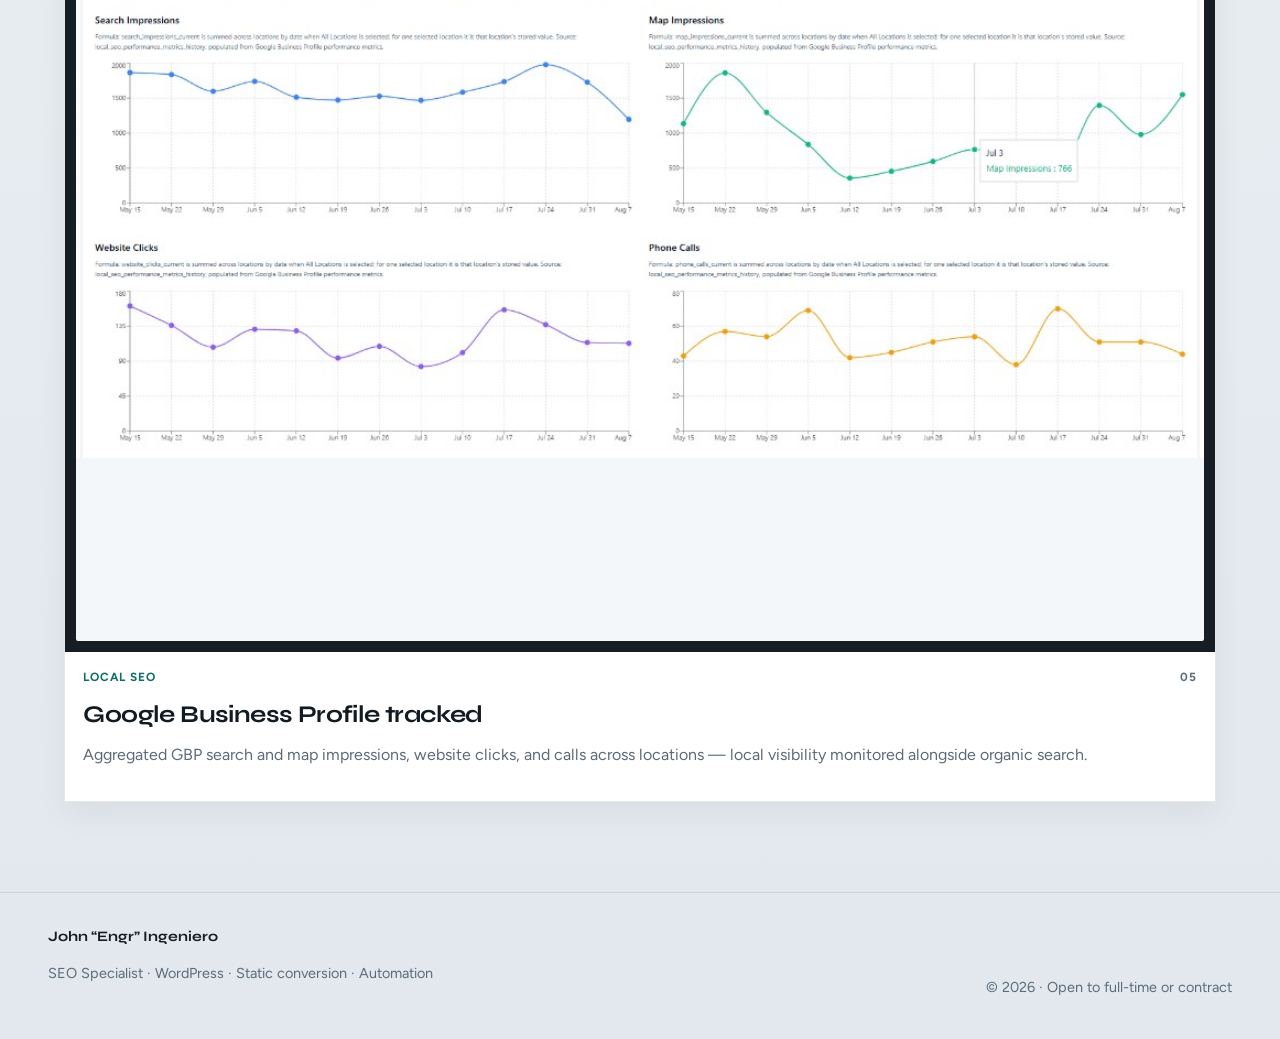
==== commit 65424a4f: "Add the circular mark as header logo and favicon." ====
--- a/akua.html
+++ b/akua.html
@@ -10,12 +10,14 @@
   <link rel="preconnect" href="https://fonts.gstatic.com" crossorigin />
   <link href="https://fonts.googleapis.com/css2?family=Instrument+Serif:ital@0;1&family=Syne:wght@500;600;700;800&family=Figtree:wght@400;500;600;700&display=swap" rel="stylesheet" />
   <base href="./" />
-  <link rel="stylesheet" href="styles.css?v=site6" />
+  <link rel="icon" href="assets/images/logo.svg" type="image/svg+xml" />
+  <link rel="apple-touch-icon" href="assets/images/logo.png" />
+  <link rel="stylesheet" href="styles.css?v=site7" />
 </head>
 <body class="inner-page">
   <div class="grain" aria-hidden="true"></div>
   <header class="site-header is-solid" data-header>
-    <a class="logo" href="index.html">John Ingeniero</a>
+    <a class="logo" href="index.html"><img class="logo-mark" src="assets/images/logo.svg" alt="" width="32" height="32" /> John Ingeniero</a>
     <nav class="nav" id="site-nav" data-nav aria-label="Primary">
       <div class="nav-group" data-subnav>
         <button type="button" class="nav-trigger" data-subnav-btn aria-expanded="false">Work</button>
--- a/styles.css
+++ b/styles.css
@@ -103,11 +103,21 @@
 }
 
 .logo {
+  display: inline-flex;
+  align-items: center;
+  gap: 0.55rem;
   font-family: var(--font-display);
   font-size: 1.05rem;
   font-weight: 700;
   letter-spacing: -0.03em;
   z-index: 2;
+}
+
+.logo-mark {
+  width: 2rem;
+  height: 2rem;
+  flex-shrink: 0;
+  border-radius: 0.42rem;
 }
 
 .header-actions {
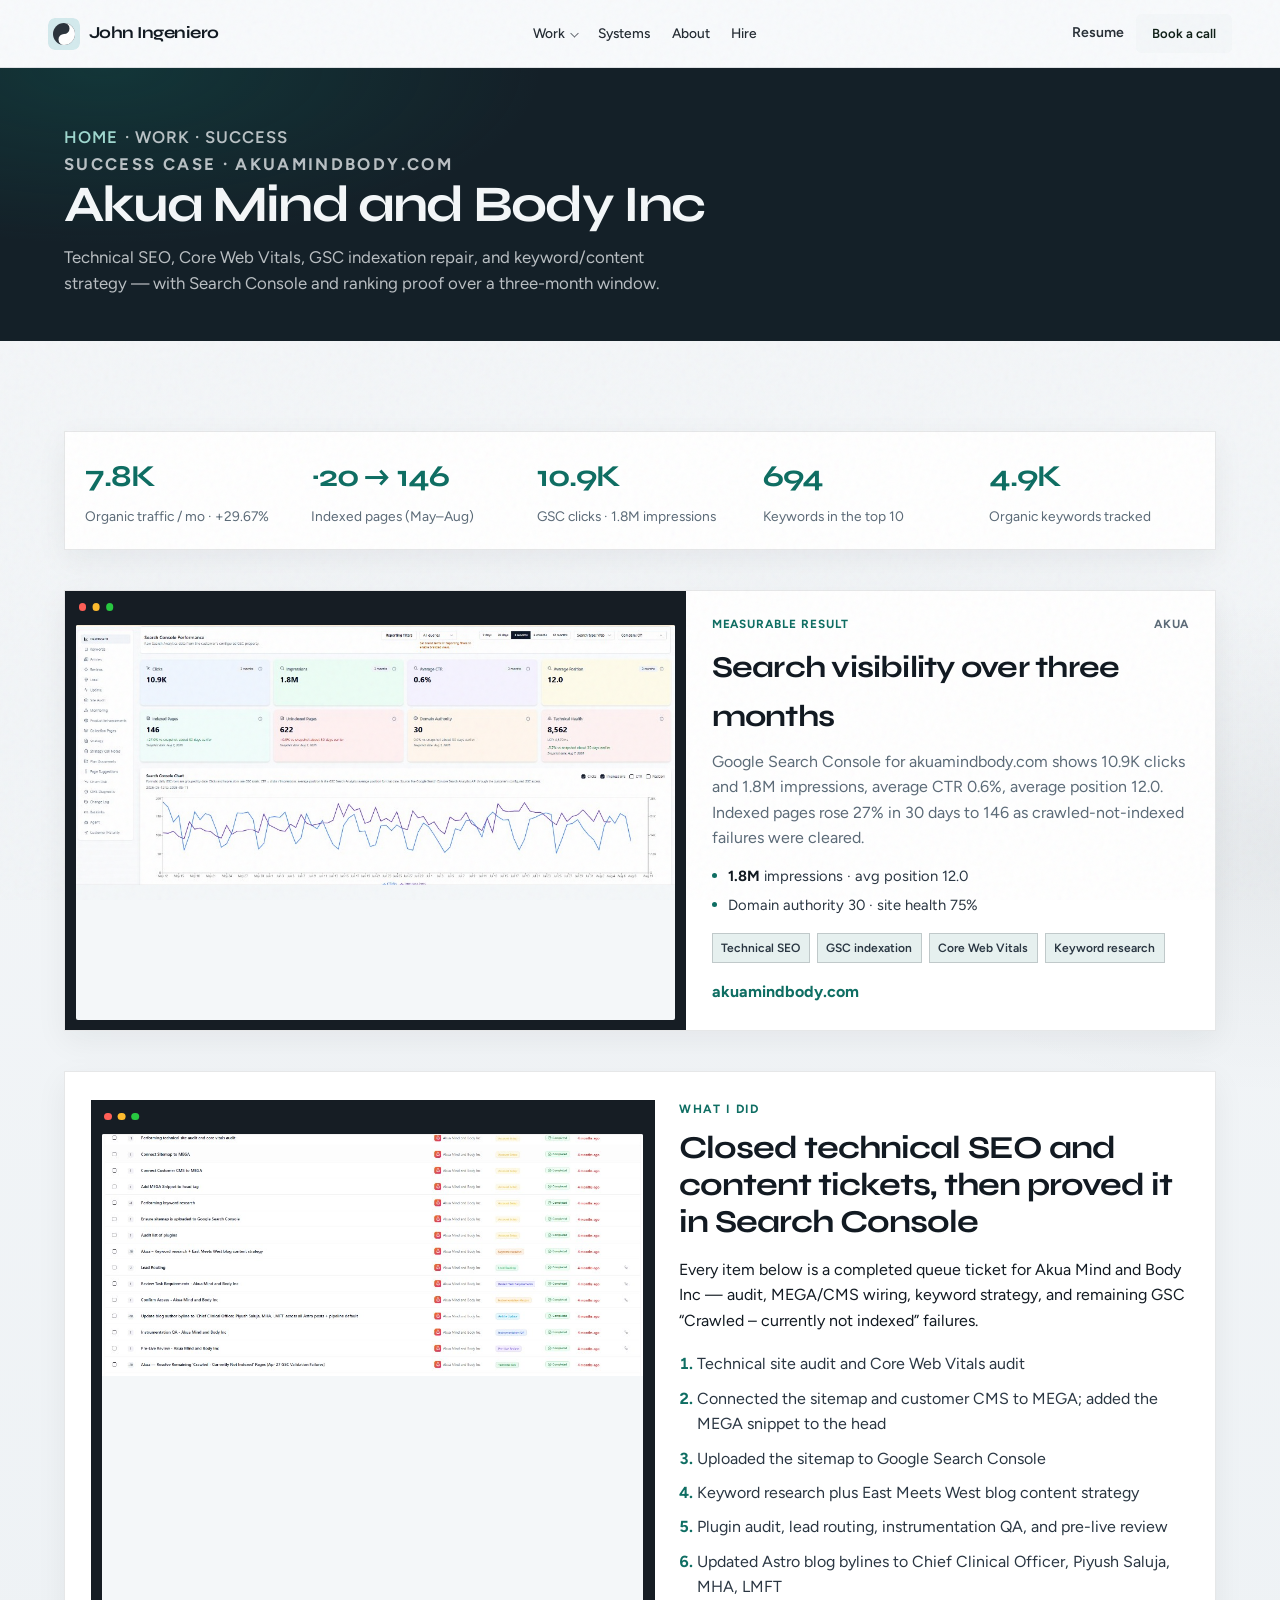
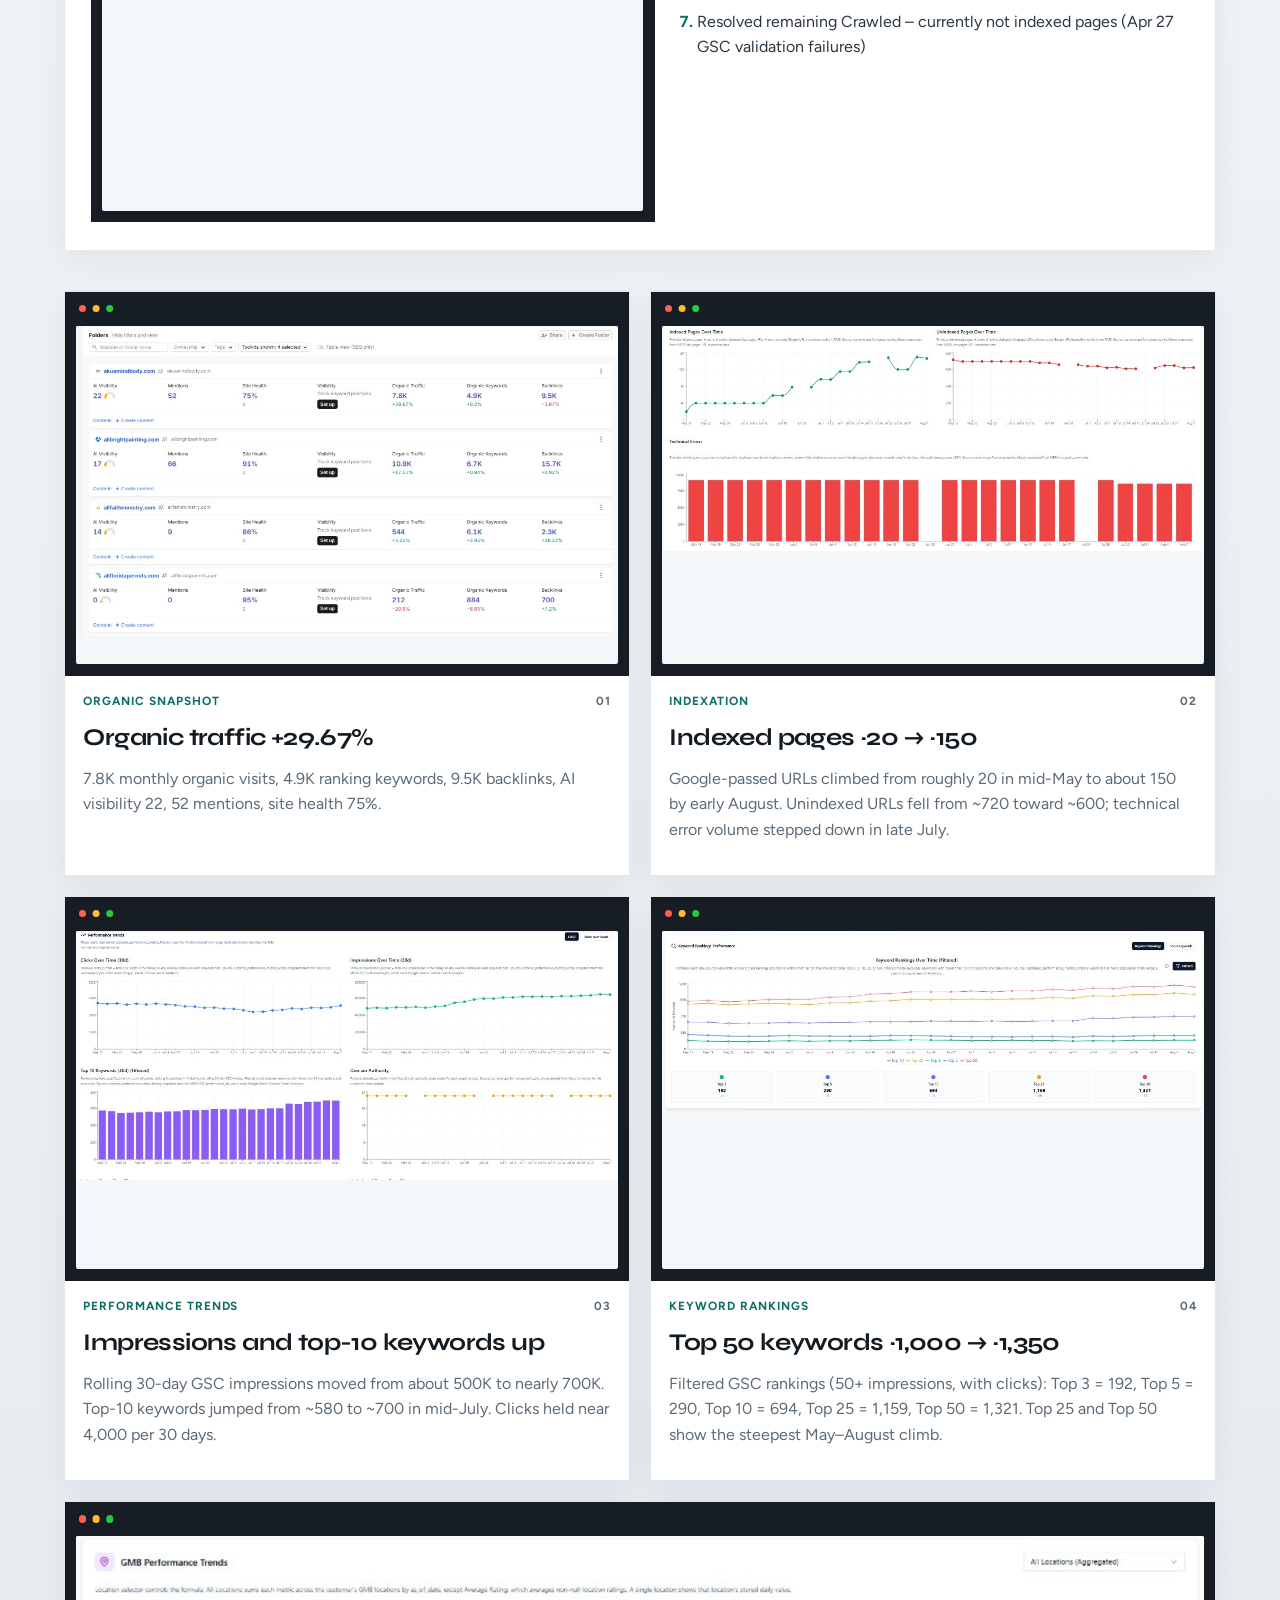
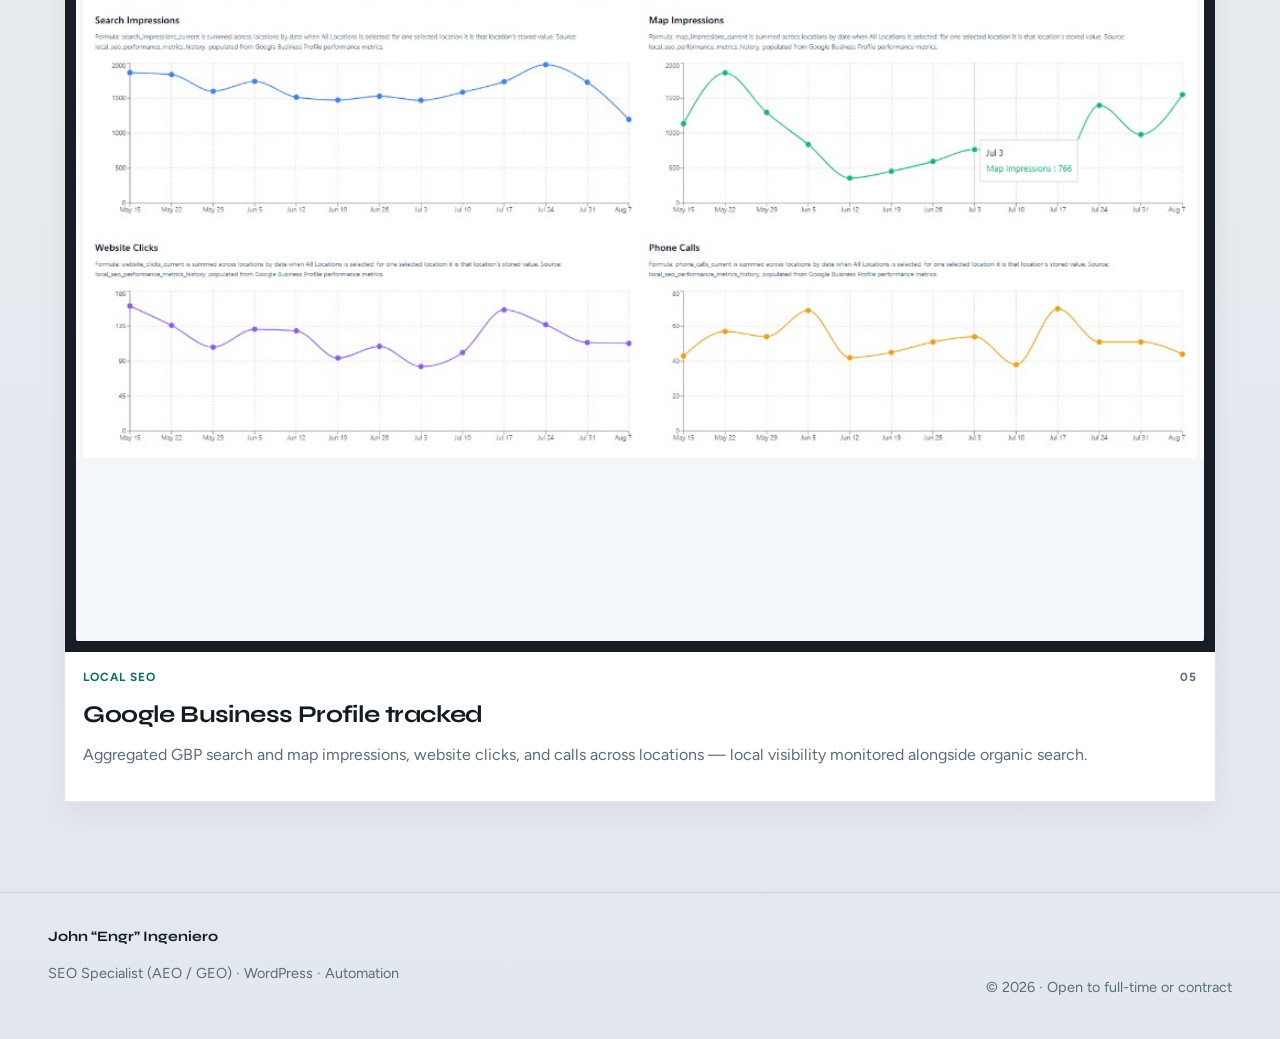
==== commit f91ce96a: "Replace the live resume with the AEO/GEO version and match the site headline. Hiring managers now do" ====
--- a/akua.html
+++ b/akua.html
@@ -23,6 +23,7 @@
         <button type="button" class="nav-trigger" data-subnav-btn aria-expanded="false">Work</button>
         <div class="nav-dropdown">
           <a class="is-active" href="akua.html" aria-current="page">Akua Mind &amp; Body<small>7.8K traffic · indexed ~20→146</small></a>
+          <a href="injury-lawstars.html">Injury LawStars<small>FL personal injury · +90.6% clicks</small></a>
           <div class="nav-nested" data-nested-nav>
             <button type="button" class="nav-nested-trigger" data-nested-btn aria-expanded="false">Landing pages<small>4 conversion LPs</small></button>
             <div class="nav-flyout">
@@ -42,10 +43,10 @@
       <a href="index.html#systems">Systems</a>
       <a href="index.html#about">About</a>
       <a href="index.html#connect">Hire</a>
-      <a class="nav-resume" href="assets/resume.pdf" target="_blank" rel="noopener noreferrer">Resume</a>
+      <a class="nav-resume" href="assets/resume.pdf?v=aeo1" target="_blank" rel="noopener noreferrer">Resume</a>
     </nav>
     <div class="header-actions">
-      <a class="header-resume" href="assets/resume.pdf" target="_blank" rel="noopener noreferrer">Resume</a>
+      <a class="header-resume" href="assets/resume.pdf?v=aeo1" target="_blank" rel="noopener noreferrer">Resume</a>
       <a class="btn btn-sm btn-primary" href="https://calendly.com/jingeniero-06/30min" target="_blank" rel="noopener noreferrer">Book a call</a>
       <button class="nav-toggle" type="button" data-nav-toggle aria-expanded="false" aria-controls="site-nav" aria-label="Open menu"><span></span><span></span></button>
     </div>
@@ -154,7 +155,7 @@
   <footer class="site-footer">
     <div>
       <p class="footer-name">John “Engr” Ingeniero</p>
-      <p>SEO Specialist · WordPress · Static conversion · Automation</p>
+      <p>SEO Specialist (AEO / GEO) · WordPress · Automation</p>
     </div>
     <p class="footer-note">© <span id="year"></span> · Open to full-time or contract</p>
   </footer>
